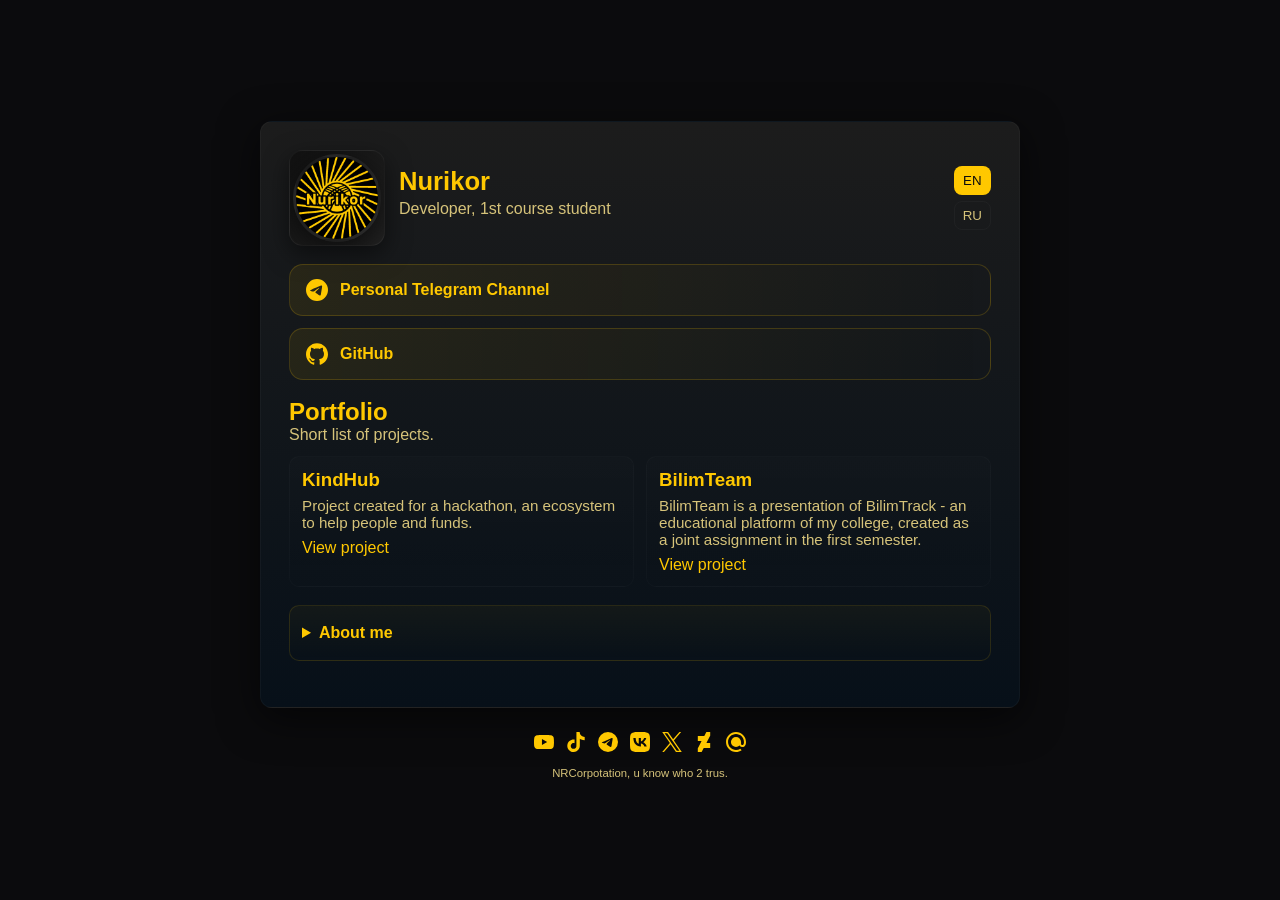
==== index.html @ 72f23523 "created favicon for browers" ====
<!doctype html>
<html lang="en">
<head>
  <meta charset="utf-8" />
  <meta name="viewport" content="width=device-width,initial-scale=1"/>
  <meta name="description" content="Personal card of Nurikor, a frontend developer student. Links to projects and social media." />
  <meta name="keywords" content="Nurikor, developer, frontend, student, portfolio, projects, social media" />
  <meta name="robots" content="index, follow" />
  <meta name="google-site-verification" content="KIe53gApYgpCeUzMnbf7N-MiXq3K4vqv3fqyZuaF61M" />
  <meta name="author" content="Nurikor"/>
  <meta name="theme-color" content="#0b0b0d" />
  <meta property="og:type" content="website" />
  <meta property="og:title" content="Nurikor — frontend developer student" />
  <meta property="og:description" content="Personal card of Nurikor, a frontend developer student. Links to projects and social media." />
  <meta property="og:url" content="https://nurikor.github.io/" />
  <meta property="og:image" content="https://nurikor.github.io/img/NRA672.png" />
  <meta name="twitter:card" content="summary_large_image" />
  <link rel="canonical" href="https://nurikor.github.io/" />
  <title>Nurikor — frontend developer student</title>
  <link rel="stylesheet" href="css/style.css">
  <link rel="icon" href="/favicon.ico">
  <link rel="icon" type="image/png" sizes="32x32" href="img/NRA672.png">
  <link rel="apple-touch-icon" sizes="180x180" href="img/NRA672.png">
</head>
<body>
  <!-- Icons: можно брать SVG-иконки брендов на Simple Icons — https://simpleicons.org/ -->
  <div class="page-shell">
    <main class="card" aria-labelledby="name">
      <header class="hero" aria-label="Profile summary">
        <div class="avatar-wrap">
          <img class="avatar" src="img/NRA672.png" alt="Nurikor avatar" />
        </div>
        <div class="hero-text">
          <h1 id="name" data-i18n="name"></h1>
          <p id="role" data-i18n="role"></p>
        </div>
        <nav class="lang-switch" aria-label="Language selector">
          <button class="lang-btn" data-lang="en" aria-pressed="true">EN</button>
          <button class="lang-btn" data-lang="ru" aria-pressed="false">RU</button>
        </nav>
      </header>

      <section class="primary-actions" aria-labelledby="primary-actions-title">
        <h2 id="primary-actions-title" class="visually-hidden">Primary links</h2>
        <ul>
          <li>
            <a class="big-link" id="link-telegram" href="https://t.me/NeirLive" target="_blank" rel="noopener">
              <img class="icon" src="img/telegram.svg" alt="" aria-hidden="true">
              <span data-i18n="link_telegram">Telegram</span>
            </a>
          </li>
          <li>
            <a class="big-link" id="link-github" href="https://github.com/nurikor" target="_blank" rel="noopener">
              <img class="icon" src="img/github.svg" alt="" aria-hidden="true">
              <span data-i18n="link_github">GitHub</span>
            </a>
          </li>
        </ul>
      </section>

      <section class="portfolio" aria-labelledby="portfolio-heading">
        <h2 id="portfolio-heading" data-i18n="portfolio_title"></h2>
        <p data-i18n="portfolio_desc"></p>
        <div class="projects">
          <article class="project">
            <h3 data-i18n="project1_title">KindHub</h3>
            <p data-i18n="project1_desc"></p>
            <a href="https://nurikor.github.io/KindHub/" target="_blank" rel="noopener" data-i18n="project_link_text">View project</a>
          </article>
          <article class="project">
            <h3 data-i18n="project2_title">BilimTeam</h3>
            <p data-i18n="project2_desc"></p>
            <a href="https://github.com/Nurikor/CT-BilimTeam" target="_blank" rel="noopener" data-i18n="project_link_text">View project</a>
          </article>
        </div>
      </section>

      <section class="about-me" aria-labelledby="about-heading">
        <h2 id="about-heading" class="visually-hidden">About me</h2>
        <details>
          <summary data-i18n="about_me_title">Обо мне</summary>
          <div class="about-content">
            <ul id="about-list" data-i18n="about_me_items"></ul>
          </div>
        </details>
      </section>
    </main>

    <footer class="site-footer" aria-labelledby="footer-heading">
      <h2 id="footer-heading" class="visually-hidden">Contacts and social media</h2>
      <nav class="social-nav" aria-label="Social media links">
        <ul>
          <li><a href="https://youtube.com/@Nurikor" target="_blank" rel="noopener" aria-label="YouTube"><img src="img/youtube.svg" alt="" class="footer-icon" aria-hidden="true"></a></li>
          <li><a href="https://tiktok.com/@Nurikor_Rondaev" target="_blank" rel="noopener" aria-label="TikTok"><img src="img/tiktok.svg" alt="" class="footer-icon" aria-hidden="true"></a></li>
          <li><a href="https://t.me/Nurikor_Rondaev" target="_blank" rel="noopener" aria-label="Telegram"><img src="img/telegram.svg" alt="" class="footer-icon" aria-hidden="true"></a></li>
          <li><a href="https://vk.com/Nurikor_Rondaev" target="_blank" rel="noopener" aria-label="VK"><img src="img/vk.svg" alt="" class="footer-icon" aria-hidden="true"></a></li>
          <li><a href="https://x.com/Nurikor_Rondaev" target="_blank" rel="noopener" aria-label="X (formerly Twitter)"><img src="img/x.svg" alt="" class="footer-icon" aria-hidden="true"></a></li>
          <li><a href="https://www.deviantart.com/Nurikor" target="_blank" rel="noopener" aria-label="DeviantArt"><img src="img/deviantart.svg" alt="" class="footer-icon" aria-hidden="true"></a></li>
          <li><a href="mailto:c4726069@gmail.com" aria-label="Email"><img src="img/mail.svg" alt="" class="footer-icon" aria-hidden="true"></a></li>
        </ul>
      </nav>
      <small data-i18n="footer_note"></small>
    </footer>
  </div>

  <script src="js/i18n.js"></script>
  <script src="js/main.js"></script>
</body>
</html>
---- css/style.css ----
:root {
  --bg: #0b0b0d; /* глубокий тёмный фон */
  --card: #1c1c1c; /* чуть светлее карточка */
  --accent: #ffc800; /* жёлтый акцент */
  --text: #ffc800; /* основной текст */
  --muted: #d6c37a; /* приглушённый жёлтый */
  --glass: #ffffff08;
}
* {
  box-sizing: border-box;
  margin: 0;
  padding: 0;
}
body {
  margin: 0;
  min-height: 100vh;
  display: flex;
  align-items: center;
  justify-content: center;
  background: var(--bg);
  font-family: Arial, sans-serif;
  color: var(--text);
}
.page-shell {
  width: 100%;
  display: flex;
  flex-direction: column;
  align-items: center;
  justify-content: center;
  padding: 24px 0;
}
.card {
  width: min(760px, 94%);
  background: linear-gradient(180deg, var(--card), #071019);
  border-radius: 12px;
  padding: 28px;
  box-shadow: 0 10px 40px #00000099;
  text-align: center;
  border: 1px solid #ffffff08;
}
.avatar {
  width: 120px;
  height: 120px;
  border-radius: 50%;
  object-fit: cover;
  border: 3px solid rgba(255, 255, 255, 0.04);
  box-shadow: 0 8px 30px rgba(0, 0, 0, 0.6);
  margin-top: -80px;
  background: linear-gradient(135deg, #111, #222);
}
h1 {
  margin: 8px 0 4px;
  font-size: 1.6rem;
}
p#role {
  color: var(--muted);
  margin: 0 0 18px;
}

/* Primary action links */
.social-link {
  display: inline-flex;
  align-items: center;
  gap: 8px;
  color: var(--accent);
  text-decoration: none;
  padding: 10px 12px;
  border-radius: 10px;
  background: transparent;
  border: 1px solid transparent;
  transition:
    transform 0.16s ease,
    box-shadow 0.16s ease,
    background-color 0.16s ease;
}
.social-link .icon {
  width: 20px;
  height: 20px;
  flex: 0 0 20px;
  display: inline-block;
  fill: currentColor;
}
.social-link:hover {
  transform: translateY(-4px);
  box-shadow: 0 10px 30px rgba(255, 200, 0, 0.08);
  background-color: rgba(255, 200, 0, 0.04);
}
.social-link:active {
  transform: translateY(-1px) scale(0.98);
}
.social-link:focus {
  outline: 2px solid rgba(255, 200, 0, 0.12);
  outline-offset: 3px;
}

.portfolio {
  margin-top: 18px;
  text-align: left;
}
.hero {
  display: grid;
  grid-template-columns: 96px 1fr auto;
  gap: 14px;
  align-items: center;
}
.avatar-wrap {
  width: 96px;
  height: 96px;
  overflow: hidden;
  border-radius: 14px;
  border: 1px solid rgba(255, 255, 255, 0.04);
  box-shadow: 0 8px 24px rgba(0, 0, 0, 0.5);
  background: linear-gradient(135deg, #111, #222);
  display: flex;
  align-items: center;
  justify-content: center;
}
.avatar {
  width: 88px;
  height: 88px;
  margin-top: 0;
}
.hero-text {
  text-align: left;
}
.lang-switch {
  display: flex;
  flex-direction: column;
  gap: 6px;
}
.lang-btn {
  background: transparent;
  color: var(--muted);
  border: 1px solid rgba(255, 255, 255, 0.03);
  padding: 6px 8px;
  border-radius: 8px;
  cursor: pointer;
}
.lang-btn[aria-pressed="true"] {
  color: var(--bg);
  background: var(--accent);
  border-color: rgba(255, 200, 0, 0.2);
}

/* Main large link buttons */
.primary-actions {
  margin-top: 18px;
}
.primary-actions ul {
  list-style: none;
  padding: 0;
  margin: 0;
  display: flex;
  flex-direction: column;
  gap: 12px;
}
.big-link {
  display: flex;
  align-items: center;
  gap: 12px;
  padding: 14px 16px;
  border-radius: 14px;
  background: linear-gradient(90deg, rgba(255, 200, 0, 0.08), transparent);
  border: 1px solid rgba(255, 200, 0, 0.18);
  text-decoration: none;
  color: var(--accent);
  transition:
    transform 0.14s ease,
    box-shadow 0.14s ease;
}
.big-link .icon {
  width: 22px;
  height: 22px;
  flex: 0 0 22px;
  fill: currentColor;
}
.big-link span {
  font-weight: 600;
}
.big-link:hover {
  transform: translateY(-4px);
  box-shadow: 0 14px 30px rgba(0, 0, 0, 0.6);
}
.big-link:active {
  transform: translateY(-2px) scale(0.995);
}

/* Footer icon row */
.icon-footer {
  margin-top: 22px;
  text-align: center;
}
.icon-footer ul {
  list-style: none;
  padding: 0;
  margin: 6px 0 10px;
  display: flex;
  gap: 12px;
  justify-content: center;
  flex-wrap: wrap;
}
.icon-footer a {
  display: inline-flex;
  width: 40px;
  height: 40px;
  align-items: center;
  justify-content: center;
  border-radius: 10px;
  background: transparent;
  border: none;
  transition: opacity 0.2s ease;
}
.footer-icon {
  width: 20px;
  height: 20px;
}
.icon-footer a:hover .footer-icon,
.icon-footer a:focus .footer-icon {
  opacity: 0.8;
}

.portfolio p {
  color: var(--muted);
  margin: 0 0 12px;
}
.projects {
  display: grid;
  grid-template-columns: repeat(auto-fit, minmax(200px, 1fr));
  gap: 12px;
}
.project {
  padding: 12px;
  border-radius: 10px;
  border: 1px solid rgba(255, 255, 255, 0.02);
  background: linear-gradient(180deg, rgba(255, 255, 255, 0.01), transparent);
}
.project h3 {
  margin: 0 0 6px;
  color: var(--accent);
}
.project p {
  margin: 0 0 8px;
  color: var(--muted);
  font-size: 0.95rem;
}
.project a {
  color: var(--accent);
  text-decoration: none;
}

/* About Me Section */
.about-me {
  margin: 18px 0;
  text-align: left;
}
.about-me details {
  background: linear-gradient(180deg, #ffc8000a, transparent);
  border: 1px solid #ffc8001f;
  border-radius: 10px;
  padding: 12px;
}
.about-me summary {
  cursor: pointer;
  color: var(--accent);
  font-weight: 600;
  padding: 6px 0;
  user-select: none;
  transition: opacity 0.2s ease;
}
.about-me summary:hover {
  opacity: 0.8;
}
.about-content {
  margin-top: 12px;
  padding-top: 12px;
  border-top: 1px solid #ffc80014;
  color: var(--muted);
}
.about-content ul {
  list-style: none;
  padding: 0;
  margin: 0;
}
.about-content li {
  margin: 8px 0 8px 20px;
  line-height: 1.6;
  position: relative;
  padding-left: 12px;
}
.about-content li:before {
  content: "• ";
  position: absolute;
  left: 0;
  color: var(--accent);
}

.site-footer {
  margin-top: 18px;
  color: var(--muted);
  font-size: 0.85rem;
  text-align: center;
}

.social-nav ul {
  list-style: none;
  padding: 0;
  margin: 6px 0 10px;
  display: flex;
  gap: 12px;
  justify-content: center;
  flex-wrap: wrap;
}

.contact-info {
  margin: 10px 0 8px;
}

.contact-info a {
  color: var(--accent);
  text-decoration: none;
}

.visually-hidden {
  position: absolute;
  width: 1px;
  height: 1px;
  padding: 0;
  margin: -1px;
  overflow: hidden;
  clip: rect(0, 0, 0, 0);
  white-space: nowrap;
  border: 0;
}

@media (prefers-reduced-motion: reduce) {
  .social-link,
  .social-link:hover,
  .social-link:active {
    transition: none;
    transform: none;
  }
}

@media (max-width: 480px) {
  .hero {
    grid-template-columns: 72px 1fr auto;
  }
  .avatar-wrap {
    width: 72px;
    height: 72px;
  }
  .avatar {
    width: 64px;
    height: 64px;
  }
  .lang-switch {
    flex-direction: row;
  }
  .lang-btn {
    padding: 6px;
  }
  .card {
    padding: 18px;
  }
  .big-link {
    padding: 12px;
  }
}
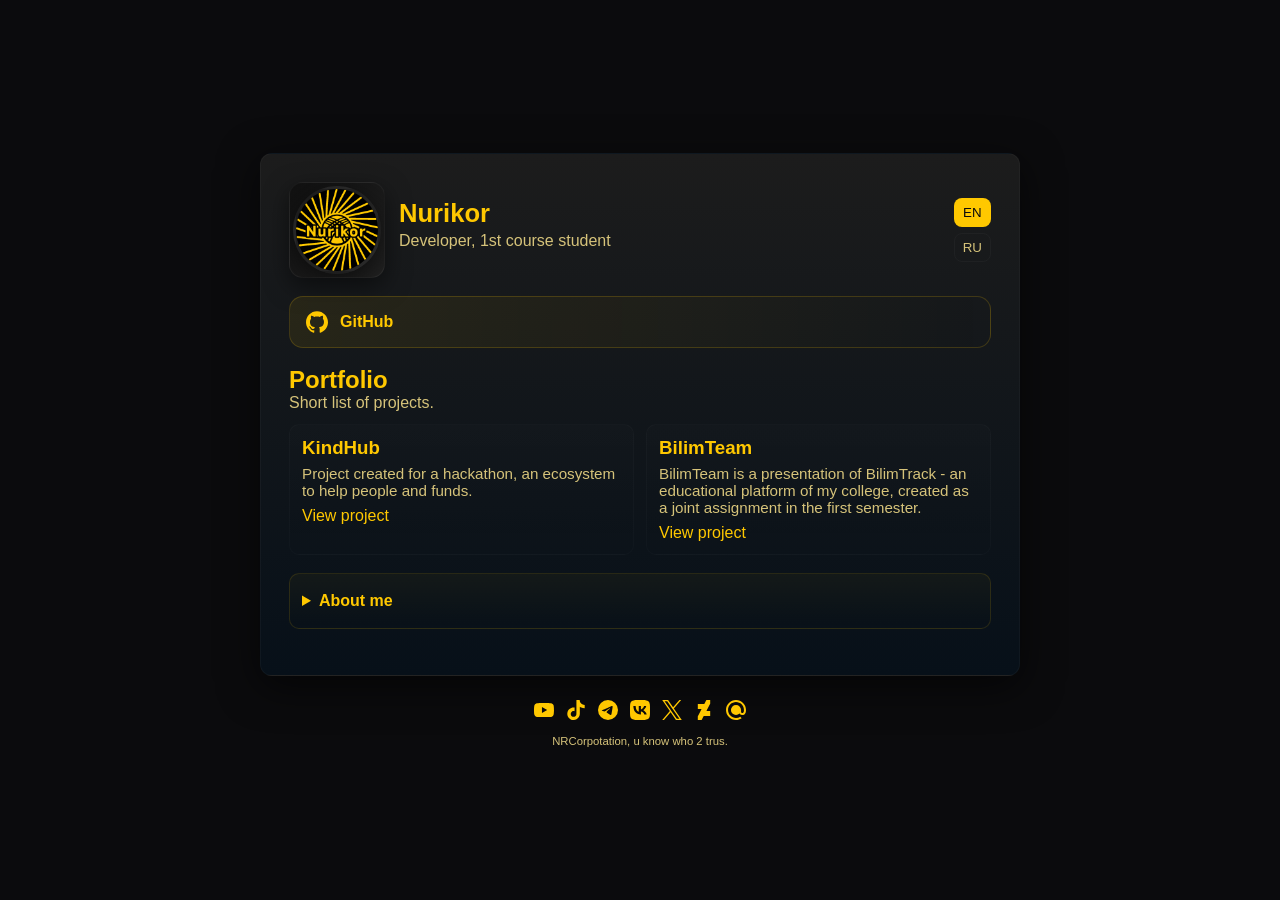
==== commit 17053307: "Commented tgc" ====
--- a/index.html
+++ b/index.html
@@ -43,12 +43,12 @@
       <section class="primary-actions" aria-labelledby="primary-actions-title">
         <h2 id="primary-actions-title" class="visually-hidden">Primary links</h2>
         <ul>
-          <li>
+          <!-- <li>
             <a class="big-link" id="link-telegram" href="https://t.me/NeirLive" target="_blank" rel="noopener">
               <img class="icon" src="img/telegram.svg" alt="" aria-hidden="true">
               <span data-i18n="link_telegram">Telegram</span>
             </a>
-          </li>
+          </li> -->
           <li>
             <a class="big-link" id="link-github" href="https://github.com/nurikor" target="_blank" rel="noopener">
               <img class="icon" src="img/github.svg" alt="" aria-hidden="true">
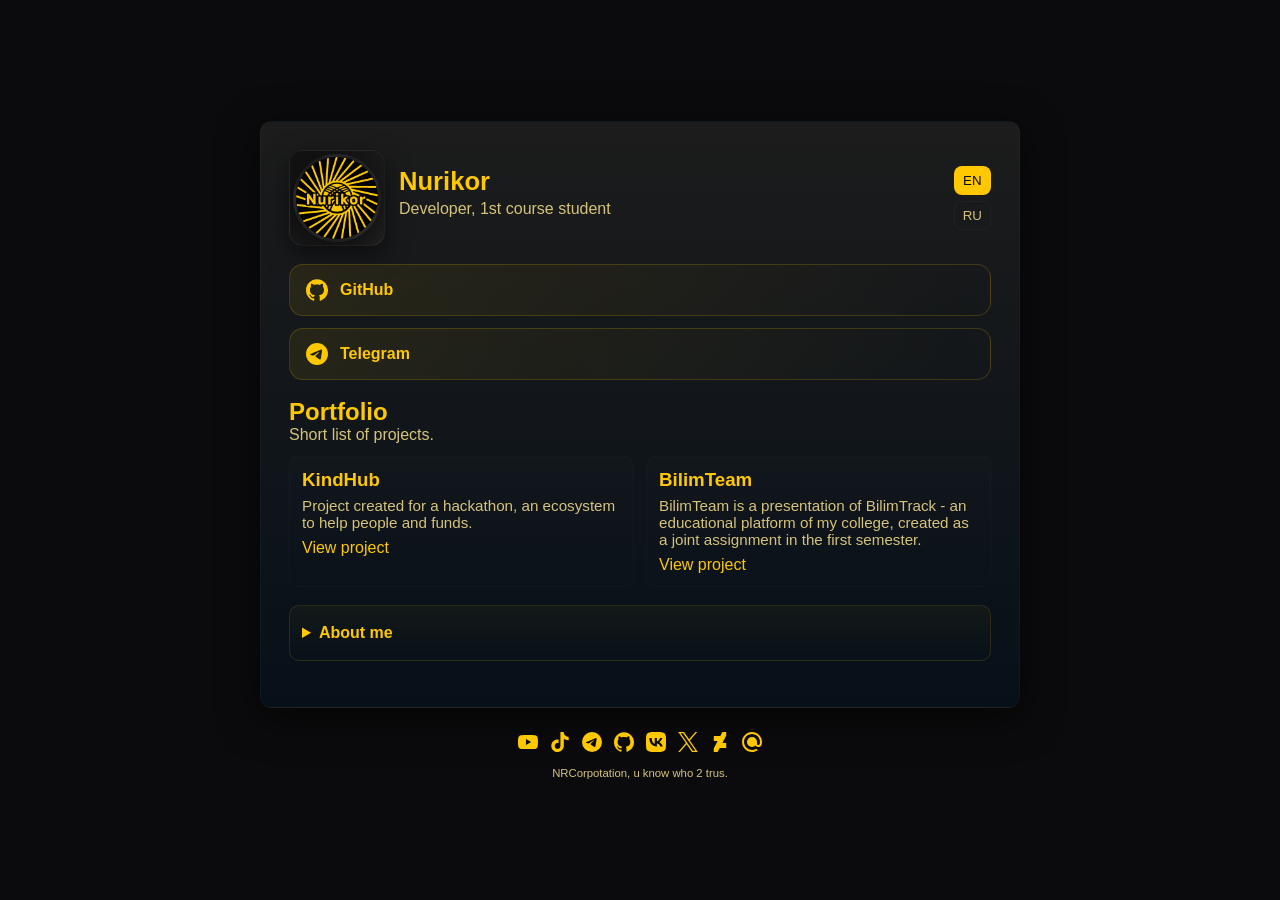
==== commit a641fe92: "Update links" ====
--- a/index.html
+++ b/index.html
@@ -3,20 +3,20 @@
 <head>
   <meta charset="utf-8" />
   <meta name="viewport" content="width=device-width,initial-scale=1"/>
-  <meta name="description" content="Personal card of Nurikor, a frontend developer student. Links to projects and social media." />
-  <meta name="keywords" content="Nurikor, developer, frontend, student, portfolio, projects, social media" />
+  <meta name="description" content="Personal card of Nurikor, developer student. Links to projects and social media." />
+  <meta name="keywords" content="Nurikor, developer, student, portfolio, projects, social media" />
   <meta name="robots" content="index, follow" />
   <meta name="google-site-verification" content="KIe53gApYgpCeUzMnbf7N-MiXq3K4vqv3fqyZuaF61M" />
   <meta name="author" content="Nurikor"/>
   <meta name="theme-color" content="#0b0b0d" />
   <meta property="og:type" content="website" />
-  <meta property="og:title" content="Nurikor — frontend developer student" />
-  <meta property="og:description" content="Personal card of Nurikor, a frontend developer student. Links to projects and social media." />
+  <meta property="og:title" content="Nurikor — Personal card" />
+  <meta property="og:description" content="Personal card of Nurikor, developer student. Links to projects and social media." />
   <meta property="og:url" content="https://nurikor.github.io/" />
   <meta property="og:image" content="https://nurikor.github.io/img/NRA672.png" />
   <meta name="twitter:card" content="summary_large_image" />
   <link rel="canonical" href="https://nurikor.github.io/" />
-  <title>Nurikor — frontend developer student</title>
+  <title>Nurikor — developer student</title>
   <link rel="stylesheet" href="css/style.css">
   <link rel="icon" href="/favicon.ico">
   <link rel="icon" type="image/png" sizes="32x32" href="img/NRA672.png">
@@ -43,16 +43,16 @@
       <section class="primary-actions" aria-labelledby="primary-actions-title">
         <h2 id="primary-actions-title" class="visually-hidden">Primary links</h2>
         <ul>
-          <!-- <li>
-            <a class="big-link" id="link-telegram" href="https://t.me/NeirLive" target="_blank" rel="noopener">
-              <img class="icon" src="img/telegram.svg" alt="" aria-hidden="true">
-              <span data-i18n="link_telegram">Telegram</span>
-            </a>
-          </li> -->
           <li>
             <a class="big-link" id="link-github" href="https://github.com/nurikor" target="_blank" rel="noopener">
-              <img class="icon" src="img/github.svg" alt="" aria-hidden="true">
+              <img class="icon" src="img/github.svg" alt="GitHub link" aria-hidden="true">
               <span data-i18n="link_github">GitHub</span>
+            </a>
+          </li>
+          <li>
+            <a class="big-link" id="link-telegram" href="https://t.me/Nurikor" target="_blank" rel="noopener">
+              <img class="icon" src="img/telegram.svg" alt="Telegram link" aria-hidden="true">
+              <span data-i18n="link_telegram">Telegram</span>
             </a>
           </li>
         </ul>
@@ -93,6 +93,7 @@
           <li><a href="https://youtube.com/@Nurikor" target="_blank" rel="noopener" aria-label="YouTube"><img src="img/youtube.svg" alt="" class="footer-icon" aria-hidden="true"></a></li>
           <li><a href="https://tiktok.com/@Nurikor_Rondaev" target="_blank" rel="noopener" aria-label="TikTok"><img src="img/tiktok.svg" alt="" class="footer-icon" aria-hidden="true"></a></li>
           <li><a href="https://t.me/Nurikor_Rondaev" target="_blank" rel="noopener" aria-label="Telegram"><img src="img/telegram.svg" alt="" class="footer-icon" aria-hidden="true"></a></li>
+          <li><a href="https://github.com/Nurikor" target="_blank" rel="noopener" aria-label="GitHub"><img src="img/github.svg" alt="" class="footer-icon" aria-hidden="true"></a></li>
           <li><a href="https://vk.com/Nurikor_Rondaev" target="_blank" rel="noopener" aria-label="VK"><img src="img/vk.svg" alt="" class="footer-icon" aria-hidden="true"></a></li>
           <li><a href="https://x.com/Nurikor_Rondaev" target="_blank" rel="noopener" aria-label="X (formerly Twitter)"><img src="img/x.svg" alt="" class="footer-icon" aria-hidden="true"></a></li>
           <li><a href="https://www.deviantart.com/Nurikor" target="_blank" rel="noopener" aria-label="DeviantArt"><img src="img/deviantart.svg" alt="" class="footer-icon" aria-hidden="true"></a></li>
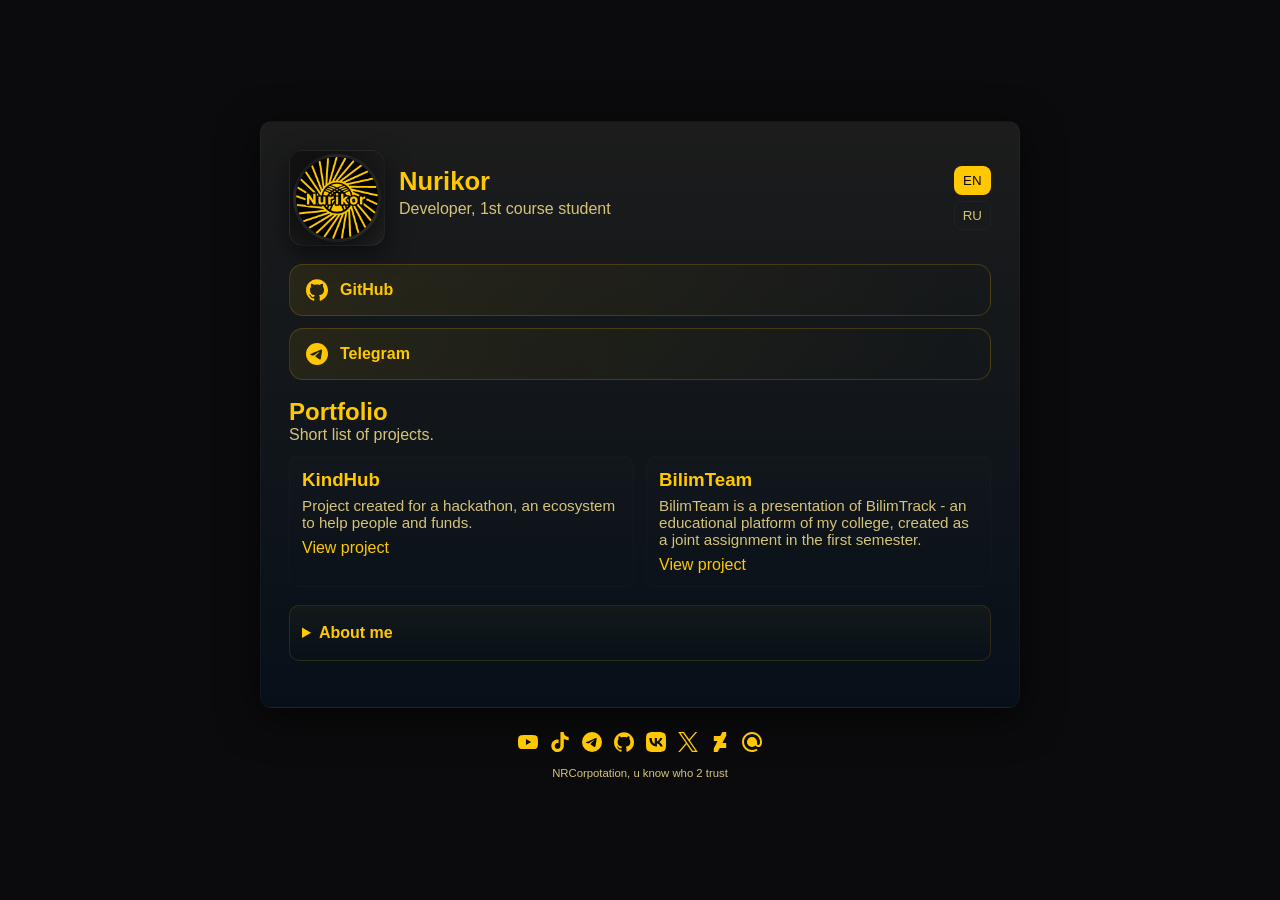
==== commit 90e14da6: "Fixed bug images" ====
--- a/index.html
+++ b/index.html
@@ -4,23 +4,22 @@
   <meta charset="utf-8" />
   <meta name="viewport" content="width=device-width,initial-scale=1"/>
   <meta name="description" content="Personal card of Nurikor, developer student. Links to projects and social media." />
-  <meta name="keywords" content="Nurikor, developer, student, portfolio, projects, social media" />
+  <meta name="keywords" content="Nurikor, developer, student, portfolio, projects, social media, Нурикор, разработчик, студент" />
   <meta name="robots" content="index, follow" />
   <meta name="google-site-verification" content="KIe53gApYgpCeUzMnbf7N-MiXq3K4vqv3fqyZuaF61M" />
   <meta name="author" content="Nurikor"/>
   <meta name="theme-color" content="#0b0b0d" />
   <meta property="og:type" content="website" />
   <meta property="og:title" content="Nurikor — Personal card" />
-  <meta property="og:description" content="Personal card of Nurikor, developer student. Links to projects and social media." />
+  <meta property="og:description" content="Personal card of Nurikor, developer student. Links to projects and social media" />
   <meta property="og:url" content="https://nurikor.github.io/" />
   <meta property="og:image" content="https://nurikor.github.io/img/NRA672.png" />
   <meta name="twitter:card" content="summary_large_image" />
   <link rel="canonical" href="https://nurikor.github.io/" />
   <title>Nurikor — developer student</title>
-  <link rel="stylesheet" href="css/style.css">
-  <link rel="icon" href="/favicon.ico">
-  <link rel="icon" type="image/png" sizes="32x32" href="img/NRA672.png">
-  <link rel="apple-touch-icon" sizes="180x180" href="img/NRA672.png">
+  <link rel="stylesheet" href="src/styles/main.css">
+  <link rel="icon" type="image/png" sizes="32x32" href="public/img/NRA672.png">
+  <link rel="apple-touch-icon" sizes="180x180" href="public/img/NRA672.png">
 </head>
 <body>
   <!-- Icons: можно брать SVG-иконки брендов на Simple Icons — https://simpleicons.org/ -->
@@ -28,7 +27,7 @@
     <main class="card" aria-labelledby="name">
       <header class="hero" aria-label="Profile summary">
         <div class="avatar-wrap">
-          <img class="avatar" src="img/NRA672.png" alt="Nurikor avatar" />
+          <img class="avatar" src="public/img/NRA672.png" alt="Nurikor avatar" />
         </div>
         <div class="hero-text">
           <h1 id="name" data-i18n="name"></h1>
@@ -45,13 +44,13 @@
         <ul>
           <li>
             <a class="big-link" id="link-github" href="https://github.com/nurikor" target="_blank" rel="noopener">
-              <img class="icon" src="img/github.svg" alt="GitHub link" aria-hidden="true">
+              <img class="icon" src="public/img/github.svg" alt="GitHub link" aria-hidden="true">
               <span data-i18n="link_github">GitHub</span>
             </a>
           </li>
           <li>
             <a class="big-link" id="link-telegram" href="https://t.me/Nurikor" target="_blank" rel="noopener">
-              <img class="icon" src="img/telegram.svg" alt="Telegram link" aria-hidden="true">
+              <img class="icon" src="public/img/telegram.svg" alt="Telegram link" aria-hidden="true">
               <span data-i18n="link_telegram">Telegram</span>
             </a>
           </li>
@@ -90,21 +89,20 @@
       <h2 id="footer-heading" class="visually-hidden">Contacts and social media</h2>
       <nav class="social-nav" aria-label="Social media links">
         <ul>
-          <li><a href="https://youtube.com/@Nurikor" target="_blank" rel="noopener" aria-label="YouTube"><img src="img/youtube.svg" alt="" class="footer-icon" aria-hidden="true"></a></li>
-          <li><a href="https://tiktok.com/@Nurikor_Rondaev" target="_blank" rel="noopener" aria-label="TikTok"><img src="img/tiktok.svg" alt="" class="footer-icon" aria-hidden="true"></a></li>
-          <li><a href="https://t.me/Nurikor_Rondaev" target="_blank" rel="noopener" aria-label="Telegram"><img src="img/telegram.svg" alt="" class="footer-icon" aria-hidden="true"></a></li>
-          <li><a href="https://github.com/Nurikor" target="_blank" rel="noopener" aria-label="GitHub"><img src="img/github.svg" alt="" class="footer-icon" aria-hidden="true"></a></li>
-          <li><a href="https://vk.com/Nurikor_Rondaev" target="_blank" rel="noopener" aria-label="VK"><img src="img/vk.svg" alt="" class="footer-icon" aria-hidden="true"></a></li>
-          <li><a href="https://x.com/Nurikor_Rondaev" target="_blank" rel="noopener" aria-label="X (formerly Twitter)"><img src="img/x.svg" alt="" class="footer-icon" aria-hidden="true"></a></li>
-          <li><a href="https://www.deviantart.com/Nurikor" target="_blank" rel="noopener" aria-label="DeviantArt"><img src="img/deviantart.svg" alt="" class="footer-icon" aria-hidden="true"></a></li>
-          <li><a href="mailto:c4726069@gmail.com" aria-label="Email"><img src="img/mail.svg" alt="" class="footer-icon" aria-hidden="true"></a></li>
+          <li><a href="https://youtube.com/@Nurikor" target="_blank" rel="noopener" aria-label="YouTube"><img src="public/img/youtube.svg" alt="" class="footer-icon" aria-hidden="true"></a></li>
+          <li><a href="https://tiktok.com/@Nurikor_Rondaev" target="_blank" rel="noopener" aria-label="TikTok"><img src="public/img/tiktok.svg" alt="" class="footer-icon" aria-hidden="true"></a></li>
+          <li><a href="https://t.me/Nurikor_Rondaev" target="_blank" rel="noopener" aria-label="Telegram"><img src="public/img/telegram.svg" alt="" class="footer-icon" aria-hidden="true"></a></li>
+          <li><a href="https://github.com/Nurikor" target="_blank" rel="noopener" aria-label="GitHub"><img src="public/img/github.svg" alt="" class="footer-icon" aria-hidden="true"></a></li>
+          <li><a href="https://vk.com/Nurikor_Rondaev" target="_blank" rel="noopener" aria-label="VK"><img src="public/img/vk.svg" alt="" class="footer-icon" aria-hidden="true"></a></li>
+          <li><a href="https://x.com/Nurikor_Rondaev" target="_blank" rel="noopener" aria-label="X (formerly Twitter)"><img src="public/img/x.svg" alt="" class="footer-icon" aria-hidden="true"></a></li>
+          <li><a href="https://www.deviantart.com/Nurikor" target="_blank" rel="noopener" aria-label="DeviantArt"><img src="public/img/deviantart.svg" alt="" class="footer-icon" aria-hidden="true"></a></li>
+          <li><a href="mailto:c4726069@gmail.com" aria-label="Email"><img src="public/img/mail.svg" alt="" class="footer-icon" aria-hidden="true"></a></li>
         </ul>
       </nav>
       <small data-i18n="footer_note"></small>
     </footer>
   </div>
 
-  <script src="js/i18n.js"></script>
-  <script src="js/main.js"></script>
+  <script type="module" src="src/main.js"></script>
 </body>
 </html>
--- a/src/styles/main.css
+++ b/src/styles/main.css
@@ -0,0 +1,368 @@
+:root {
+  --bg: #0b0b0d; /* глубокий тёмный фон */
+  --card: #1c1c1c; /* чуть светлее карточка */
+  --accent: #ffc800; /* жёлтый акцент */
+  --text: #ffc800; /* основной текст */
+  --muted: #d6c37a; /* приглушённый жёлтый */
+  --glass: #ffffff08;
+}
+* {
+  box-sizing: border-box;
+  margin: 0;
+  padding: 0;
+}
+body {
+  margin: 0;
+  min-height: 100vh;
+  display: flex;
+  align-items: center;
+  justify-content: center;
+  background: var(--bg);
+  font-family: Arial, sans-serif;
+  color: var(--text);
+}
+.page-shell {
+  width: 100%;
+  display: flex;
+  flex-direction: column;
+  align-items: center;
+  justify-content: center;
+  padding: 24px 0;
+}
+.card {
+  width: min(760px, 94%);
+  background: linear-gradient(180deg, var(--card), #071019);
+  border-radius: 12px;
+  padding: 28px;
+  box-shadow: 0 10px 40px #00000099;
+  text-align: center;
+  border: 1px solid #ffffff08;
+}
+.avatar {
+  width: 120px;
+  height: 120px;
+  border-radius: 50%;
+  object-fit: cover;
+  border: 3px solid rgba(255, 255, 255, 0.04);
+  box-shadow: 0 8px 30px rgba(0, 0, 0, 0.6);
+  margin-top: -80px;
+  background: linear-gradient(135deg, #111, #222);
+}
+h1 {
+  margin: 8px 0 4px;
+  font-size: 1.6rem;
+}
+p#role {
+  color: var(--muted);
+  margin: 0 0 18px;
+}
+
+/* Primary action links */
+.social-link {
+  display: inline-flex;
+  align-items: center;
+  gap: 8px;
+  color: var(--accent);
+  text-decoration: none;
+  padding: 10px 12px;
+  border-radius: 10px;
+  background: transparent;
+  border: 1px solid transparent;
+  transition:
+    transform 0.16s ease,
+    box-shadow 0.16s ease,
+    background-color 0.16s ease;
+}
+.social-link .icon {
+  width: 20px;
+  height: 20px;
+  flex: 0 0 20px;
+  display: inline-block;
+  fill: currentColor;
+}
+.social-link:hover {
+  transform: translateY(-4px);
+  box-shadow: 0 10px 30px rgba(255, 200, 0, 0.08);
+  background-color: rgba(255, 200, 0, 0.04);
+}
+.social-link:active {
+  transform: translateY(-1px) scale(0.98);
+}
+.social-link:focus {
+  outline: 2px solid rgba(255, 200, 0, 0.12);
+  outline-offset: 3px;
+}
+
+.portfolio {
+  margin-top: 18px;
+  text-align: left;
+}
+.hero {
+  display: grid;
+  grid-template-columns: 96px 1fr auto;
+  gap: 14px;
+  align-items: center;
+}
+.avatar-wrap {
+  width: 96px;
+  height: 96px;
+  overflow: hidden;
+  border-radius: 14px;
+  border: 1px solid rgba(255, 255, 255, 0.04);
+  box-shadow: 0 8px 24px rgba(0, 0, 0, 0.5);
+  background: linear-gradient(135deg, #111, #222);
+  display: flex;
+  align-items: center;
+  justify-content: center;
+}
+.avatar {
+  width: 88px;
+  height: 88px;
+  margin-top: 0;
+}
+.hero-text {
+  text-align: left;
+}
+.lang-switch {
+  display: flex;
+  flex-direction: column;
+  gap: 6px;
+}
+.lang-btn {
+  background: transparent;
+  color: var(--muted);
+  border: 1px solid rgba(255, 255, 255, 0.03);
+  padding: 6px 8px;
+  border-radius: 8px;
+  cursor: pointer;
+}
+.lang-btn[aria-pressed="true"] {
+  color: var(--bg);
+  background: var(--accent);
+  border-color: rgba(255, 200, 0, 0.2);
+}
+
+/* Main large link buttons */
+.primary-actions {
+  margin-top: 18px;
+}
+.primary-actions ul {
+  list-style: none;
+  padding: 0;
+  margin: 0;
+  display: flex;
+  flex-direction: column;
+  gap: 12px;
+}
+.big-link {
+  display: flex;
+  align-items: center;
+  gap: 12px;
+  padding: 14px 16px;
+  border-radius: 14px;
+  background: linear-gradient(90deg, rgba(255, 200, 0, 0.08), transparent);
+  border: 1px solid rgba(255, 200, 0, 0.18);
+  text-decoration: none;
+  color: var(--accent);
+  transition:
+    transform 0.14s ease,
+    box-shadow 0.14s ease;
+}
+.big-link .icon {
+  width: 22px;
+  height: 22px;
+  flex: 0 0 22px;
+  fill: currentColor;
+}
+.big-link span {
+  font-weight: 600;
+}
+.big-link:hover {
+  transform: translateY(-4px);
+  box-shadow: 0 14px 30px rgba(0, 0, 0, 0.6);
+}
+.big-link:active {
+  transform: translateY(-2px) scale(0.995);
+}
+
+/* Footer icon row */
+.icon-footer {
+  margin-top: 22px;
+  text-align: center;
+}
+.icon-footer ul {
+  list-style: none;
+  padding: 0;
+  margin: 6px 0 10px;
+  display: flex;
+  gap: 12px;
+  justify-content: center;
+  flex-wrap: wrap;
+}
+.icon-footer a {
+  display: inline-flex;
+  width: 40px;
+  height: 40px;
+  align-items: center;
+  justify-content: center;
+  border-radius: 10px;
+  background: transparent;
+  border: none;
+  transition: opacity 0.2s ease;
+}
+.footer-icon {
+  width: 20px;
+  height: 20px;
+}
+.icon-footer a:hover .footer-icon,
+.icon-footer a:focus .footer-icon {
+  opacity: 0.8;
+}
+
+.portfolio p {
+  color: var(--muted);
+  margin: 0 0 12px;
+}
+.projects {
+  display: grid;
+  grid-template-columns: repeat(auto-fit, minmax(200px, 1fr));
+  gap: 12px;
+}
+.project {
+  padding: 12px;
+  border-radius: 10px;
+  border: 1px solid rgba(255, 255, 255, 0.02);
+  background: linear-gradient(180deg, rgba(255, 255, 255, 0.01), transparent);
+}
+.project h3 {
+  margin: 0 0 6px;
+  color: var(--accent);
+}
+.project p {
+  margin: 0 0 8px;
+  color: var(--muted);
+  font-size: 0.95rem;
+}
+.project a {
+  color: var(--accent);
+  text-decoration: none;
+}
+
+/* About Me Section */
+.about-me {
+  margin: 18px 0;
+  text-align: left;
+}
+.about-me details {
+  background: linear-gradient(180deg, #ffc8000a, transparent);
+  border: 1px solid #ffc8001f;
+  border-radius: 10px;
+  padding: 12px;
+}
+.about-me summary {
+  cursor: pointer;
+  color: var(--accent);
+  font-weight: 600;
+  padding: 6px 0;
+  user-select: none;
+  transition: opacity 0.2s ease;
+}
+.about-me summary:hover {
+  opacity: 0.8;
+}
+.about-content {
+  margin-top: 12px;
+  padding-top: 12px;
+  border-top: 1px solid #ffc80014;
+  color: var(--muted);
+}
+.about-content ul {
+  list-style: none;
+  padding: 0;
+  margin: 0;
+}
+.about-content li {
+  margin: 8px 0 8px 20px;
+  line-height: 1.6;
+  position: relative;
+  padding-left: 12px;
+}
+.about-content li:before {
+  content: "• ";
+  position: absolute;
+  left: 0;
+  color: var(--accent);
+}
+
+.site-footer {
+  margin-top: 18px;
+  color: var(--muted);
+  font-size: 0.85rem;
+  text-align: center;
+}
+
+.social-nav ul {
+  list-style: none;
+  padding: 0;
+  margin: 6px 0 10px;
+  display: flex;
+  gap: 12px;
+  justify-content: center;
+  flex-wrap: wrap;
+}
+
+.contact-info {
+  margin: 10px 0 8px;
+}
+
+.contact-info a {
+  color: var(--accent);
+  text-decoration: none;
+}
+
+.visually-hidden {
+  position: absolute;
+  width: 1px;
+  height: 1px;
+  padding: 0;
+  margin: -1px;
+  overflow: hidden;
+  clip: rect(0, 0, 0, 0);
+  white-space: nowrap;
+  border: 0;
+}
+
+@media (prefers-reduced-motion: reduce) {
+  .social-link,
+  .social-link:hover,
+  .social-link:active {
+    transition: none;
+    transform: none;
+  }
+}
+
+@media (max-width: 480px) {
+  .hero {
+    grid-template-columns: 72px 1fr auto;
+  }
+  .avatar-wrap {
+    width: 72px;
+    height: 72px;
+  }
+  .avatar {
+    width: 64px;
+    height: 64px;
+  }
+  .lang-switch {
+    flex-direction: row;
+  }
+  .lang-btn {
+    padding: 6px;
+  }
+  .card {
+    padding: 18px;
+  }
+  .big-link {
+    padding: 12px;
+  }
+}
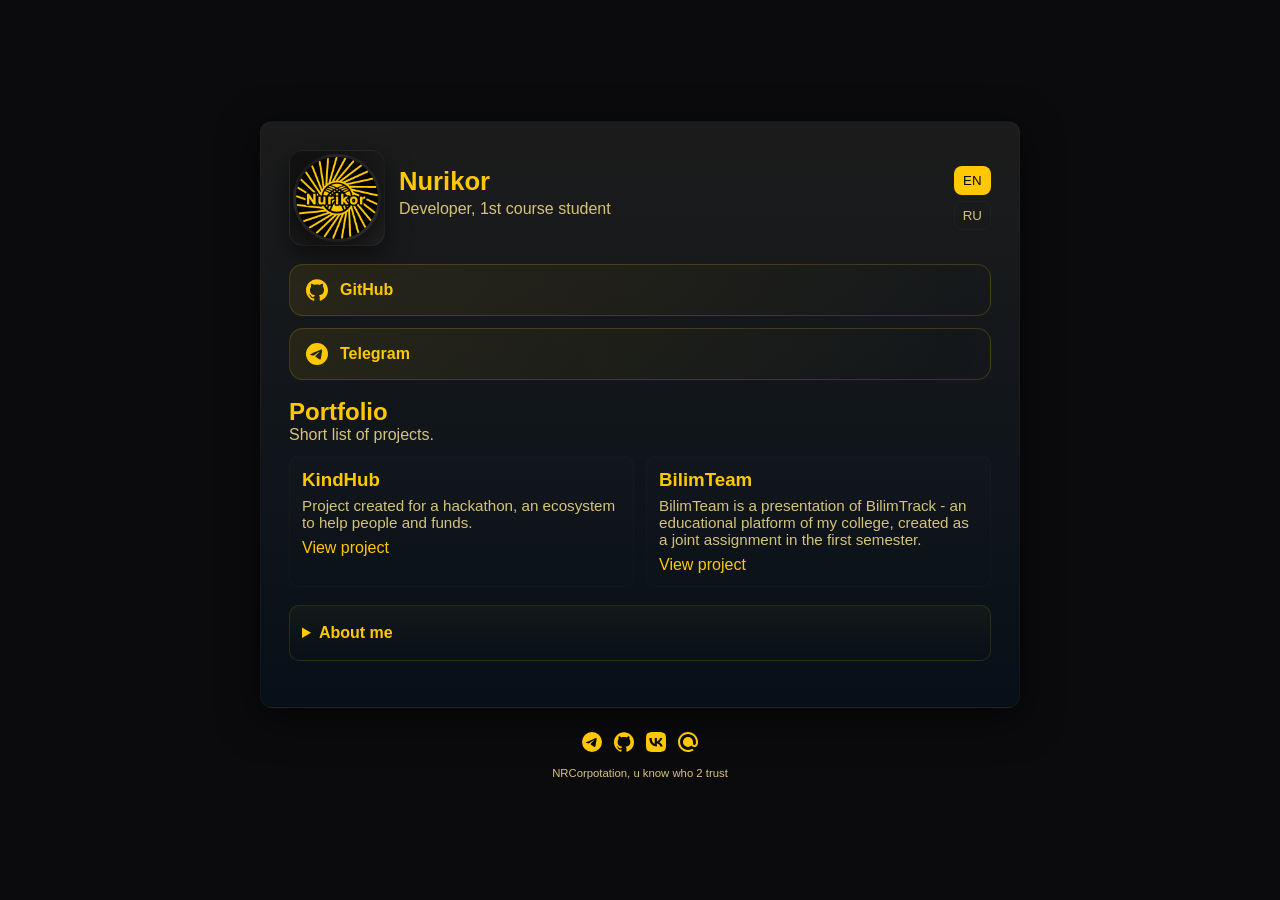
==== commit 1c6b38fb: "refactoring" ====
--- a/index.html
+++ b/index.html
@@ -12,14 +12,14 @@
   <meta property="og:type" content="website" />
   <meta property="og:title" content="Nurikor — Personal card" />
   <meta property="og:description" content="Personal card of Nurikor, developer student. Links to projects and social media" />
-  <meta property="og:url" content="https://nurikor.github.io/" />
-  <meta property="og:image" content="https://nurikor.github.io/img/NRA672.png" />
+  <meta property="og:url" content="https://nurikor.dev/" />
+  <meta property="og:image" content="https://nurikor.dev/public/img/NRA672.png" />
   <meta name="twitter:card" content="summary_large_image" />
-  <link rel="canonical" href="https://nurikor.github.io/" />
+  <link rel="canonical" href="https://nurikor.dev/" />
   <title>Nurikor — developer student</title>
   <link rel="stylesheet" href="src/styles/main.css">
-  <link rel="icon" type="image/png" sizes="32x32" href="public/img/NRA672.png">
-  <link rel="apple-touch-icon" sizes="180x180" href="public/img/NRA672.png">
+  <link rel="icon" type="image/png" sizes="32x32" href="/public/img/NRA672.png">
+  <link rel="apple-touch-icon" sizes="180x180" href="/public/img/NRA672.png">
 </head>
 <body>
   <!-- Icons: можно брать SVG-иконки брендов на Simple Icons — https://simpleicons.org/ -->
@@ -89,13 +89,13 @@
       <h2 id="footer-heading" class="visually-hidden">Contacts and social media</h2>
       <nav class="social-nav" aria-label="Social media links">
         <ul>
-          <li><a href="https://youtube.com/@Nurikor" target="_blank" rel="noopener" aria-label="YouTube"><img src="public/img/youtube.svg" alt="" class="footer-icon" aria-hidden="true"></a></li>
-          <li><a href="https://tiktok.com/@Nurikor_Rondaev" target="_blank" rel="noopener" aria-label="TikTok"><img src="public/img/tiktok.svg" alt="" class="footer-icon" aria-hidden="true"></a></li>
+          <!-- <li><a href="https://youtube.com/@Nurikor" target="_blank" rel="noopener" aria-label="YouTube"><img src="public/img/youtube.svg" alt="" class="footer-icon" aria-hidden="true"></a></li> -->
+          <!-- <li><a href="https://tiktok.com/@Nurikor_Rondaev" target="_blank" rel="noopener" aria-label="TikTok"><img src="public/img/tiktok.svg" alt="" class="footer-icon" aria-hidden="true"></a></li> -->
           <li><a href="https://t.me/Nurikor_Rondaev" target="_blank" rel="noopener" aria-label="Telegram"><img src="public/img/telegram.svg" alt="" class="footer-icon" aria-hidden="true"></a></li>
           <li><a href="https://github.com/Nurikor" target="_blank" rel="noopener" aria-label="GitHub"><img src="public/img/github.svg" alt="" class="footer-icon" aria-hidden="true"></a></li>
           <li><a href="https://vk.com/Nurikor_Rondaev" target="_blank" rel="noopener" aria-label="VK"><img src="public/img/vk.svg" alt="" class="footer-icon" aria-hidden="true"></a></li>
-          <li><a href="https://x.com/Nurikor_Rondaev" target="_blank" rel="noopener" aria-label="X (formerly Twitter)"><img src="public/img/x.svg" alt="" class="footer-icon" aria-hidden="true"></a></li>
-          <li><a href="https://www.deviantart.com/Nurikor" target="_blank" rel="noopener" aria-label="DeviantArt"><img src="public/img/deviantart.svg" alt="" class="footer-icon" aria-hidden="true"></a></li>
+          <!-- <li><a href="https://x.com/Nurikor_Rondaev" target="_blank" rel="noopener" aria-label="X (formerly Twitter)"><img src="public/img/x.svg" alt="" class="footer-icon" aria-hidden="true"></a></li> -->
+          <!-- <li><a href="https://www.deviantart.com/Nurikor" target="_blank" rel="noopener" aria-label="DeviantArt"><img src="public/img/deviantart.svg" alt="" class="footer-icon" aria-hidden="true"></a></li> -->
           <li><a href="mailto:c4726069@gmail.com" aria-label="Email"><img src="public/img/mail.svg" alt="" class="footer-icon" aria-hidden="true"></a></li>
         </ul>
       </nav>
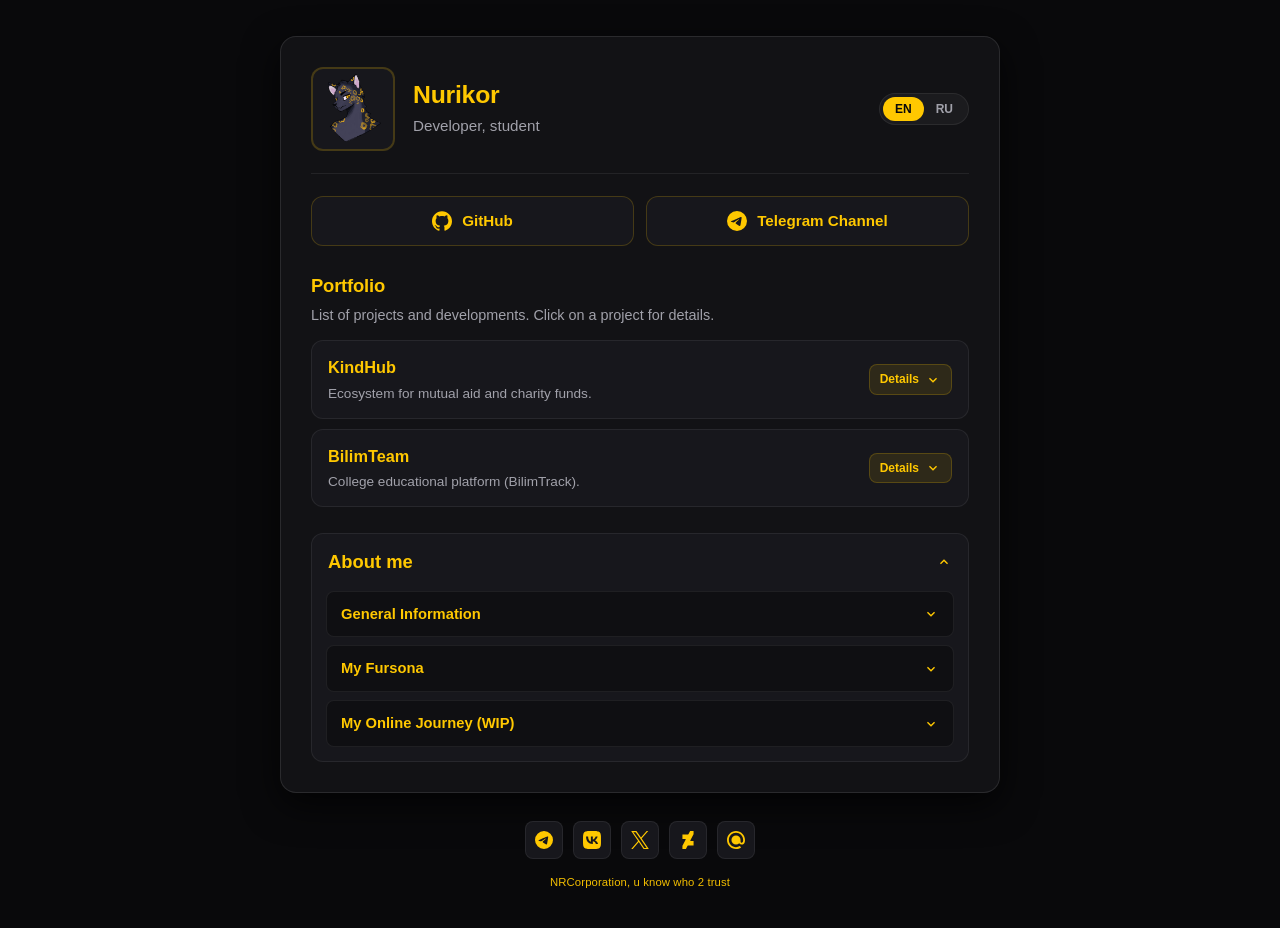
==== commit 90163501: "chenges on alt textes in images fursona and favico.ico" ====
--- a/index.html
+++ b/index.html
@@ -2,107 +2,98 @@
 <html lang="en">
 <head>
   <meta charset="utf-8" />
-  <meta name="viewport" content="width=device-width,initial-scale=1"/>
+  <meta name="viewport" content="width=device-width, initial-scale=1" />
   <meta name="description" content="Personal card of Nurikor, developer student. Links to projects and social media." />
   <meta name="keywords" content="Nurikor, developer, student, portfolio, projects, social media, Нурикор, разработчик, студент" />
   <meta name="robots" content="index, follow" />
   <meta name="google-site-verification" content="KIe53gApYgpCeUzMnbf7N-MiXq3K4vqv3fqyZuaF61M" />
-  <meta name="author" content="Nurikor"/>
-  <meta name="theme-color" content="#0b0b0d" />
+  <meta name="author" content="Nurikor" />
+  <meta name="theme-color" content="#09090b" />
   <meta property="og:type" content="website" />
   <meta property="og:title" content="Nurikor — Personal card" />
-  <meta property="og:description" content="Personal card of Nurikor, developer student. Links to projects and social media" />
+  <meta property="og:description" content="Personal card of Nurikor, developer student. Links to projects and social media." />
   <meta property="og:url" content="https://nurikor.dev/" />
-  <meta property="og:image" content="https://nurikor.dev/public/img/NRA672.png" />
+  <meta property="og:image" content="https://nurikor.dev/public/img/NFWS.png" />
   <meta name="twitter:card" content="summary_large_image" />
   <link rel="canonical" href="https://nurikor.dev/" />
   <title>Nurikor — developer student</title>
   <link rel="stylesheet" href="src/styles/main.css">
-  <link rel="icon" type="image/png" sizes="32x32" href="/public/img/NRA672.png">
-  <link rel="apple-touch-icon" sizes="180x180" href="/public/img/NRA672.png">
+  <link rel="icon" type="image/x-icon" href="public/favicon.ico">
+  <link rel="icon" type="image/png" sizes="32x32" href="public/img/NFWS.png">
+  <link rel="apple-touch-icon" sizes="180x180" href="public/img/NFWS.png">
 </head>
 <body>
-  <!-- Icons: можно брать SVG-иконки брендов на Simple Icons — https://simpleicons.org/ -->
   <div class="page-shell">
-    <main class="card" aria-labelledby="name">
+    <main class="card" aria-labelledby="hero-name">
+      <!-- HERO -->
       <header class="hero" aria-label="Profile summary">
         <div class="avatar-wrap">
-          <img class="avatar" src="public/img/NRA672.png" alt="Nurikor avatar" />
+          <img id="hero-avatar" class="avatar" src="public/img/NFWS.png" alt="Nurikor avatar" width="84" height="84" />
         </div>
         <div class="hero-text">
-          <h1 id="name" data-i18n="name"></h1>
-          <p id="role" data-i18n="role"></p>
+          <h1 id="hero-name" data-i18n="name">Nurikor</h1>
+          <p id="role" data-i18n="role">Developer, student</p>
         </div>
-        <nav class="lang-switch" aria-label="Language selector">
-          <button class="lang-btn" data-lang="en" aria-pressed="true">EN</button>
-          <button class="lang-btn" data-lang="ru" aria-pressed="false">RU</button>
+        <nav class="lang-switch" data-i18n-aria="aria_lang_selector" aria-label="Language selector">
+          <div class="lang-pill" data-active="en" role="group" aria-label="Language selector">
+            <span class="lang-pill-glider" aria-hidden="true"></span>
+            <button class="lang-btn" data-lang="en" type="button" aria-pressed="true">EN</button>
+            <button class="lang-btn" data-lang="ru" type="button" aria-pressed="false">RU</button>
+          </div>
         </nav>
       </header>
 
+      <!-- PRIMARY LINKS -->
       <section class="primary-actions" aria-labelledby="primary-actions-title">
-        <h2 id="primary-actions-title" class="visually-hidden">Primary links</h2>
-        <ul>
+        <h2 id="primary-actions-title" class="visually-hidden" data-i18n="aria_primary_links">Primary links</h2>
+        <ul id="primary-links-list">
           <li>
-            <a class="big-link" id="link-github" href="https://github.com/nurikor" target="_blank" rel="noopener">
-              <img class="icon" src="public/img/github.svg" alt="GitHub link" aria-hidden="true">
-              <span data-i18n="link_github">GitHub</span>
+            <a class="big-link" id="link-github" href="https://github.com/nurikor" target="_blank" rel="noopener noreferrer">
+              <img class="icon" src="public/img/github.svg" alt="" aria-hidden="true" width="20" height="20">
+              <span>GitHub</span>
             </a>
           </li>
           <li>
-            <a class="big-link" id="link-telegram" href="https://t.me/Nurikor" target="_blank" rel="noopener">
-              <img class="icon" src="public/img/telegram.svg" alt="Telegram link" aria-hidden="true">
-              <span data-i18n="link_telegram">Telegram</span>
+            <a class="big-link" id="link-telegram" href="https://t.me/NeirAir" target="_blank" rel="noopener noreferrer">
+              <img class="icon" src="public/img/telegram.svg" alt="" aria-hidden="true" width="20" height="20">
+              <span>Telegram Channel</span>
             </a>
           </li>
         </ul>
       </section>
 
+      <!-- PORTFOLIO -->
       <section class="portfolio" aria-labelledby="portfolio-heading">
-        <h2 id="portfolio-heading" data-i18n="portfolio_title"></h2>
-        <p data-i18n="portfolio_desc"></p>
-        <div class="projects">
-          <article class="project">
-            <h3 data-i18n="project1_title">KindHub</h3>
-            <p data-i18n="project1_desc"></p>
-            <a href="https://nurikor.github.io/KindHub/" target="_blank" rel="noopener" data-i18n="project_link_text">View project</a>
-          </article>
-          <article class="project">
-            <h3 data-i18n="project2_title">BilimTeam</h3>
-            <p data-i18n="project2_desc"></p>
-            <a href="https://github.com/Nurikor/CT-BilimTeam" target="_blank" rel="noopener" data-i18n="project_link_text">View project</a>
-          </article>
+        <h2 id="portfolio-heading" data-i18n="portfolio_title">Portfolio</h2>
+        <p class="section-desc" data-i18n="portfolio_desc">List of projects and developments. Click on a project for details.</p>
+        <div class="projects-container" id="projects-container">
         </div>
       </section>
 
+      <!-- ABOUT ME -->
       <section class="about-me" aria-labelledby="about-heading">
-        <h2 id="about-heading" class="visually-hidden">About me</h2>
-        <details>
-          <summary data-i18n="about_me_title">Обо мне</summary>
-          <div class="about-content">
-            <ul id="about-list" data-i18n="about_me_items"></ul>
-          </div>
-        </details>
+        <h2 id="about-heading" class="visually-hidden" data-i18n="about_me_title">About me</h2>
+        <div class="about-container" id="about-container">
+        </div>
       </section>
     </main>
 
+    <!-- FOOTER -->
     <footer class="site-footer" aria-labelledby="footer-heading">
-      <h2 id="footer-heading" class="visually-hidden">Contacts and social media</h2>
-      <nav class="social-nav" aria-label="Social media links">
-        <ul>
-          <!-- <li><a href="https://youtube.com/@Nurikor" target="_blank" rel="noopener" aria-label="YouTube"><img src="public/img/youtube.svg" alt="" class="footer-icon" aria-hidden="true"></a></li> -->
-          <!-- <li><a href="https://tiktok.com/@Nurikor_Rondaev" target="_blank" rel="noopener" aria-label="TikTok"><img src="public/img/tiktok.svg" alt="" class="footer-icon" aria-hidden="true"></a></li> -->
-          <li><a href="https://t.me/Nurikor_Rondaev" target="_blank" rel="noopener" aria-label="Telegram"><img src="public/img/telegram.svg" alt="" class="footer-icon" aria-hidden="true"></a></li>
-          <li><a href="https://github.com/Nurikor" target="_blank" rel="noopener" aria-label="GitHub"><img src="public/img/github.svg" alt="" class="footer-icon" aria-hidden="true"></a></li>
-          <li><a href="https://vk.com/Nurikor_Rondaev" target="_blank" rel="noopener" aria-label="VK"><img src="public/img/vk.svg" alt="" class="footer-icon" aria-hidden="true"></a></li>
-          <!-- <li><a href="https://x.com/Nurikor_Rondaev" target="_blank" rel="noopener" aria-label="X (formerly Twitter)"><img src="public/img/x.svg" alt="" class="footer-icon" aria-hidden="true"></a></li> -->
-          <!-- <li><a href="https://www.deviantart.com/Nurikor" target="_blank" rel="noopener" aria-label="DeviantArt"><img src="public/img/deviantart.svg" alt="" class="footer-icon" aria-hidden="true"></a></li> -->
-          <li><a href="mailto:c4726069@gmail.com" aria-label="Email"><img src="public/img/mail.svg" alt="" class="footer-icon" aria-hidden="true"></a></li>
+      <h2 id="footer-heading" class="visually-hidden" data-i18n="aria_contacts">Contacts and social media</h2>
+      <nav class="social-nav" data-i18n-aria="aria_social_nav" aria-label="Social media links">
+        <ul id="social-links-list">
+          <li><a href="https://t.me/Nurikor_Rondaev" target="_blank" rel="noopener noreferrer" aria-label="Telegram"><img src="public/img/telegram.svg" alt="" class="footer-icon" aria-hidden="true" width="18" height="18"></a></li>
+          <li><a href="https://vk.com/Nurikor_Rondaev" target="_blank" rel="noopener noreferrer" aria-label="VK"><img src="public/img/vk.svg" alt="" class="footer-icon" aria-hidden="true" width="18" height="18"></a></li>
+          <li><a href="https://x.com/Nurikor_Rondaev" target="_blank" rel="noopener noreferrer" aria-label="X (Twitter)"><img src="public/img/x.svg" alt="" class="footer-icon" aria-hidden="true" width="18" height="18"></a></li>
+          <li><a href="https://www.deviantart.com/Nurikor" target="_blank" rel="noopener noreferrer" aria-label="DeviantArt"><img src="public/img/deviantart.svg" alt="" class="footer-icon" aria-hidden="true" width="18" height="18"></a></li>
+          <li><a href="mailto:c4726069@gmail.com" aria-label="Email"><img src="public/img/mail.svg" alt="" class="footer-icon" aria-hidden="true" width="18" height="18"></a></li>
         </ul>
       </nav>
-      <small data-i18n="footer_note"></small>
+      <small data-i18n="footer_note">NRCorporation, u know who 2 trust</small>
     </footer>
   </div>
 
-  <script type="module" src="src/main.js"></script>
+  <script type="module" src="src/js/main.js"></script>
 </body>
 </html>
--- a/src/styles/main.css
+++ b/src/styles/main.css
@@ -1,323 +1,647 @@
+/* ==================== VARIABLES & THEME ==================== */
 :root {
-  --bg: #0b0b0d; /* глубокий тёмный фон */
-  --card: #1c1c1c; /* чуть светлее карточка */
-  --accent: #ffc800; /* жёлтый акцент */
-  --text: #ffc800; /* основной текст */
-  --muted: #d6c37a; /* приглушённый жёлтый */
-  --glass: #ffffff08;
-}
-* {
+  /* Amber Accent (Exact requested #FFC800) */
+  --amber: #FFC800;
+  --amber-hover: #e5b400;
+  --amber-subtle: rgba(255, 200, 0, 0.08);
+  --amber-badge-bg: rgba(255, 200, 0, 0.1);
+  --amber-border: #ffc80033;
+  --amber-border-hover: #ffc80073;
+  
+  /* Dark / Black Palette */
+  --bg: #09090b;
+  --card-bg: #121215;
+  --surface: #17171c;
+  --surface-hover: #1c1c24;
+  
+  /* Typography */
+  --text-main: #f4f4f6;
+  --text-muted: #a1a1aa;
+  --text-amber: #FFC800;
+  --text-dark: #09090b;
+  
+  /* Borders & Shadows */
+  --border-subtle: rgba(255, 255, 255, 0.07);
+  --border-card: rgba(255, 255, 255, 0.1);
+  --radius-lg: 16px;
+  --radius-md: 12px;
+  --radius-sm: 8px;
+  --radius-pill: 9999px;
+  --shadow-card: 0 12px 36px rgba(0, 0, 0, 0.7);
+  --shadow-sm: 0 2px 8px rgba(0, 0, 0, 0.3);
+}
+
+/* ==================== RESET & BASE ==================== */
+*, *::before, *::after {
   box-sizing: border-box;
   margin: 0;
   padding: 0;
 }
+
 body {
-  margin: 0;
   min-height: 100vh;
   display: flex;
   align-items: center;
   justify-content: center;
-  background: var(--bg);
-  font-family: Arial, sans-serif;
-  color: var(--text);
-}
+  background-color: var(--bg);
+  color: var(--text-main);
+  font-family: -apple-system, BlinkMacSystemFont, 'Segoe UI', Roboto, 'Helvetica Neue', Arial, sans-serif;
+  line-height: 1.55;
+  -webkit-font-smoothing: antialiased;
+  -moz-osx-font-smoothing: grayscale;
+}
+
 .page-shell {
   width: 100%;
   display: flex;
   flex-direction: column;
   align-items: center;
   justify-content: center;
-  padding: 24px 0;
-}
+  padding: 36px 16px;
+}
+
 .card {
-  width: min(760px, 94%);
-  background: linear-gradient(180deg, var(--card), #071019);
-  border-radius: 12px;
-  padding: 28px;
-  box-shadow: 0 10px 40px #00000099;
+  width: min(720px, 100%);
+  background-color: var(--card-bg);
+  border: 1px solid var(--border-card);
+  border-radius: var(--radius-lg);
+  padding: 30px;
+  box-shadow: var(--shadow-card);
+  text-align: left;
+}
+
+/* ==================== HERO SECTION ==================== */
+.hero {
+  display: grid;
+  grid-template-columns: 84px 1fr auto;
+  gap: 18px;
+  align-items: center;
+  padding-bottom: 22px;
+  border-bottom: 1px solid var(--border-subtle);
+}
+
+.avatar-wrap {
+  width: 84px;
+  height: 84px;
+  border-radius: var(--radius-md);
+  overflow: hidden;
+  border: 2px solid var(--amber-border);
+  background-color: var(--surface);
+  display: flex;
+  align-items: center;
+  justify-content: center;
+  flex-shrink: 0;
+}
+
+.avatar {
+  width: 100%;
+  height: 100%;
+  object-fit: cover;
+  display: block;
+}
+
+.hero-text h1 {
+  font-size: 1.55rem;
+  font-weight: 700;
+  color: var(--text-amber);
+  letter-spacing: -0.01em;
+  line-height: 1.25;
+}
+
+.hero-text p#role {
+  color: var(--text-muted);
+  font-size: 0.95rem;
+  margin-top: 3px;
+}
+
+/* ==================== LANGUAGE SELECTOR ==================== */
+.lang-switch {
+  display: flex;
+  align-items: center;
+}
+
+.lang-pill {
+  position: relative;
+  display: inline-flex;
+  background-color: rgba(255, 255, 255, 0.04);
+  border: 1px solid var(--border-subtle);
+  border-radius: var(--radius-pill);
+  padding: 3px;
+}
+
+.lang-pill-glider {
+  position: absolute;
+  top: 3px;
+  bottom: 3px;
+  left: 3px;
+  width: calc(50% - 3px);
+  background-color: var(--amber);
+  border-radius: var(--radius-pill);
+  transition: transform 0.2s cubic-bezier(0.4, 0, 0.2, 1);
+  pointer-events: none;
+}
+
+.lang-pill[data-active="ru"] .lang-pill-glider {
+  transform: translateX(100%);
+}
+
+.lang-btn {
+  position: relative;
+  z-index: 1;
+  background: transparent;
+  border: none;
+  color: var(--text-muted);
+  font-size: 0.75rem;
+  font-weight: 700;
+  padding: 5px 12px;
+  border-radius: var(--radius-pill);
+  cursor: pointer;
+  transition: color 0.18s ease;
+  min-width: 36px;
   text-align: center;
-  border: 1px solid #ffffff08;
-}
-.avatar {
-  width: 120px;
-  height: 120px;
-  border-radius: 50%;
-  object-fit: cover;
-  border: 3px solid rgba(255, 255, 255, 0.04);
-  box-shadow: 0 8px 30px rgba(0, 0, 0, 0.6);
-  margin-top: -80px;
-  background: linear-gradient(135deg, #111, #222);
-}
-h1 {
-  margin: 8px 0 4px;
-  font-size: 1.6rem;
-}
-p#role {
-  color: var(--muted);
-  margin: 0 0 18px;
-}
-
-/* Primary action links */
-.social-link {
-  display: inline-flex;
-  align-items: center;
-  gap: 8px;
-  color: var(--accent);
+  user-select: none;
+}
+
+.lang-btn[aria-pressed="true"] {
+  color: var(--text-dark);
+}
+
+.lang-btn:hover:not([aria-pressed="true"]) {
+  color: var(--text-main);
+}
+
+/* ==================== PRIMARY ACTIONS ==================== */
+.primary-actions {
+  margin-top: 22px;
+}
+
+.primary-actions ul {
+  list-style: none;
+  display: flex;
+  gap: 12px;
+}
+
+.primary-actions li {
+  flex: 1;
+}
+
+.big-link {
+  display: flex;
+  align-items: center;
+  justify-content: center;
+  gap: 10px;
+  padding: 12px 18px;
+  border-radius: var(--radius-md);
+  background-color: var(--surface);
+  border: 1px solid var(--amber-border);
   text-decoration: none;
-  padding: 10px 12px;
-  border-radius: 10px;
-  background: transparent;
-  border: 1px solid transparent;
-  transition:
-    transform 0.16s ease,
-    box-shadow 0.16s ease,
-    background-color 0.16s ease;
-}
-.social-link .icon {
+  color: #FFC800;
+  font-weight: 600;
+  font-size: 0.95rem;
+  transition: border-color 0.15s ease, background-color 0.15s ease, transform 0.15s ease;
+}
+
+.big-link .icon {
   width: 20px;
   height: 20px;
   flex: 0 0 20px;
+}
+
+.big-link:hover {
+  transform: translateY(-1px);
+  border-color: #FFC800;
+  background-color: var(--surface-hover);
+  color: #FFC800;
+}
+
+.big-link:active {
+  transform: translateY(0);
+}
+
+/* ==================== SECTION TITLES ==================== */
+.section-title,
+.portfolio h2 {
+  font-size: 1.15rem;
+  font-weight: 700;
+  color: var(--text-amber);
+  letter-spacing: -0.01em;
+}
+
+.section-desc {
+  color: var(--text-muted);
+  font-size: 0.9rem;
+  margin: 4px 0 14px;
+}
+
+/* ==================== PORTFOLIO SECTION ==================== */
+.portfolio {
+  margin-top: 26px;
+}
+
+.projects-container {
+  display: flex;
+  flex-direction: column;
+  gap: 10px;
+}
+
+.project-card {
+  border-radius: var(--radius-md);
+  background-color: var(--surface);
+  border: 1px solid var(--border-subtle);
+  overflow: hidden;
+  transition: border-color 0.15s ease;
+}
+
+.project-card:hover {
+  border-color: var(--amber-border);
+}
+
+.project-details {
+  width: 100%;
+}
+
+.project-summary {
+  display: flex;
+  align-items: center;
+  justify-content: space-between;
+  gap: 14px;
+  padding: 14px 16px;
+  cursor: pointer;
+  list-style: none;
+  user-select: none;
+}
+
+.project-summary::-webkit-details-marker {
+  display: none;
+}
+
+.project-summary-info {
+  flex: 1;
+}
+
+.project-title {
+  font-size: 1.02rem;
+  font-weight: 700;
+  color: var(--text-amber);
+  margin-bottom: 2px;
+}
+
+.project-short-desc {
+  font-size: 0.85rem;
+  color: var(--text-muted);
+}
+
+.project-toggle-badge {
+  display: inline-flex;
+  align-items: center;
+  gap: 6px;
+  padding: 5px 10px;
+  border-radius: var(--radius-sm);
+  background-color: var(--amber-badge-bg);
+  border: 1px solid var(--amber-border);
+  color: var(--text-amber);
+  font-size: 0.75rem;
+  font-weight: 600;
+  transition: background-color 0.15s ease, border-color 0.15s ease;
+  flex-shrink: 0;
+}
+
+.project-details:hover .project-toggle-badge {
+  background-color: rgba(255, 200, 0, 0.18);
+  border-color: var(--amber-border-hover);
+}
+
+.chevron-icon {
+  transition: transform 0.2s ease;
+  flex-shrink: 0;
+}
+
+.project-details[open] .chevron-icon {
+  transform: rotate(180deg);
+}
+
+.project-content {
+  padding: 0 16px 16px;
+  border-top: 1px solid var(--border-subtle);
+  margin-top: 2px;
+}
+
+.project-full-desc {
+  color: var(--text-main);
+  font-size: 0.88rem;
+  line-height: 1.55;
+  margin-top: 12px;
+}
+
+.project-links {
+  display: flex;
+  flex-wrap: wrap;
+  gap: 8px;
+  margin-top: 14px;
+}
+
+.project-link-btn {
+  display: inline-flex;
+  align-items: center;
+  gap: 6px;
+  padding: 6px 14px;
+  border-radius: var(--radius-sm);
+  background-color: var(--amber);
+  color: var(--text-dark);
+  text-decoration: none;
+  font-size: 0.8rem;
+  font-weight: 700;
+  transition: background-color 0.15s ease, transform 0.15s ease;
+}
+
+.project-link-btn:hover {
+  background-color: var(--amber-hover);
+  transform: translateY(-1px);
+}
+
+/* ==================== ABOUT ME SECTION ==================== */
+.about-me {
+  margin-top: 26px;
+}
+
+.about-main-details {
+  border: 1px solid var(--border-subtle);
+  border-radius: var(--radius-md);
+  background-color: var(--surface);
+  overflow: hidden;
+}
+
+.about-main-summary {
+  display: flex;
+  align-items: center;
+  justify-content: space-between;
+  padding: 14px 16px;
+  cursor: pointer;
+  list-style: none;
+  user-select: none;
+  font-size: 1.15rem;
+  font-weight: 700;
+  color: var(--text-amber);
+}
+
+.about-main-summary::-webkit-details-marker {
+  display: none;
+}
+
+.about-main-details[open] > .about-main-summary .chevron-icon {
+  transform: rotate(180deg);
+}
+
+.about-subsections {
+  padding: 0 14px 14px;
+  display: flex;
+  flex-direction: column;
+  gap: 8px;
+}
+
+.about-sub-details {
+  border: 1px solid var(--border-subtle);
+  border-radius: var(--radius-sm);
+  background-color: rgba(0, 0, 0, 0.35);
+  overflow: hidden;
+  transition: border-color 0.15s ease;
+}
+
+.about-sub-details:hover {
+  border-color: var(--amber-border);
+}
+
+.about-sub-summary {
+  display: flex;
+  align-items: center;
+  justify-content: space-between;
+  padding: 11px 14px;
+  cursor: pointer;
+  list-style: none;
+  user-select: none;
+  font-size: 0.92rem;
+  font-weight: 600;
+  color: var(--text-amber);
+}
+
+.about-sub-summary::-webkit-details-marker {
+  display: none;
+}
+
+.about-sub-details[open] .chevron-icon {
+  transform: rotate(180deg);
+}
+
+.about-sub-content {
+  padding: 0 14px 14px;
+  border-top: 1px solid var(--border-subtle);
+}
+
+.about-list {
+  list-style: none;
+  padding: 8px 0 0;
+}
+
+.about-list li {
+  position: relative;
+  padding-left: 16px;
+  margin: 6px 0;
+  color: var(--text-main);
+  font-size: 0.88rem;
+  line-height: 1.5;
+}
+
+.about-list li::before {
+  content: "•";
+  position: absolute;
+  left: 0;
+  color: var(--amber);
+  font-weight: bold;
+}
+
+.about-paragraph {
+  color: var(--text-main);
+  font-size: 0.88rem;
+  line-height: 1.55;
+  margin-top: 10px;
+}
+
+/* ==================== TIMELINE / PERIODS ==================== */
+.timeline-container {
+  display: flex;
+  flex-direction: column;
+  gap: 16px;
+  margin-top: 14px;
+  position: relative;
+  padding-left: 18px;
+  border-left: 2px solid var(--amber-border);
+}
+
+.timeline-block {
+  display: flex;
+  flex-direction: column;
+  gap: 5px;
+  position: relative;
+}
+
+.timeline-block::before {
+  content: "";
+  position: absolute;
+  left: -24px;
+  top: 5px;
+  width: 10px;
+  height: 10px;
+  border-radius: 50%;
+  background-color: var(--amber);
+  border: 2px solid var(--card-bg);
+}
+
+.timeline-badge {
   display: inline-block;
-  fill: currentColor;
-}
-.social-link:hover {
-  transform: translateY(-4px);
-  box-shadow: 0 10px 30px rgba(255, 200, 0, 0.08);
-  background-color: rgba(255, 200, 0, 0.04);
-}
-.social-link:active {
-  transform: translateY(-1px) scale(0.98);
-}
-.social-link:focus {
-  outline: 2px solid rgba(255, 200, 0, 0.12);
-  outline-offset: 3px;
-}
-
-.portfolio {
-  margin-top: 18px;
-  text-align: left;
-}
-.hero {
+  align-self: flex-start;
+  font-size: 0.75rem;
+  font-weight: 700;
+  color: var(--text-amber);
+  background-color: var(--amber-badge-bg);
+  border: 1px solid var(--amber-border);
+  border-radius: 4px;
+  padding: 2px 7px;
+  letter-spacing: 0.02em;
+}
+
+.timeline-body {
+  display: flex;
+  flex-direction: column;
+  gap: 4px;
+}
+
+.timeline-heading {
+  font-size: 0.92rem;
+  font-weight: 600;
+  color: var(--text-main);
+  margin-top: 2px;
+}
+
+.timeline-text {
+  font-size: 0.85rem;
+  line-height: 1.55;
+  color: var(--text-muted);
+}
+
+.timeline-links {
+  display: flex;
+  flex-wrap: wrap;
+  gap: 8px;
+  margin-top: 4px;
+}
+
+.timeline-link {
+  display: inline-flex;
+  align-items: center;
+  gap: 5px;
+  font-size: 0.8rem;
+  color: var(--text-amber);
+  text-decoration: underline;
+  text-underline-offset: 3px;
+  transition: opacity 0.15s ease;
+}
+
+.timeline-link:hover {
+  opacity: 0.8;
+}
+
+/* ==================== GALLERY / IMAGES ==================== */
+.about-images {
+  margin-top: 14px;
+  display: flex;
+  flex-direction: column;
+  gap: 12px;
+}
+
+.about-gallery {
   display: grid;
-  grid-template-columns: 96px 1fr auto;
-  gap: 14px;
-  align-items: center;
-}
-.avatar-wrap {
-  width: 96px;
-  height: 96px;
+  grid-template-columns: repeat(auto-fit, minmax(220px, 1fr));
+  gap: 12px;
+}
+
+.about-image-card {
+  border-radius: var(--radius-md);
   overflow: hidden;
-  border-radius: 14px;
-  border: 1px solid rgba(255, 255, 255, 0.04);
-  box-shadow: 0 8px 24px rgba(0, 0, 0, 0.5);
-  background: linear-gradient(135deg, #111, #222);
-  display: flex;
-  align-items: center;
-  justify-content: center;
-}
-.avatar {
-  width: 88px;
-  height: 88px;
-  margin-top: 0;
-}
-.hero-text {
-  text-align: left;
-}
-.lang-switch {
-  display: flex;
-  flex-direction: column;
-  gap: 6px;
-}
-.lang-btn {
-  background: transparent;
-  color: var(--muted);
-  border: 1px solid rgba(255, 255, 255, 0.03);
-  padding: 6px 8px;
-  border-radius: 8px;
-  cursor: pointer;
-}
-.lang-btn[aria-pressed="true"] {
-  color: var(--bg);
-  background: var(--accent);
-  border-color: rgba(255, 200, 0, 0.2);
-}
-
-/* Main large link buttons */
-.primary-actions {
-  margin-top: 18px;
-}
-.primary-actions ul {
+  border: 1px solid var(--border-subtle);
+  background-color: rgba(0, 0, 0, 0.4);
+  display: flex;
+  flex-direction: column;
+  transition: border-color 0.15s ease;
+}
+
+.about-image-card:hover {
+  border-color: var(--amber-border);
+}
+
+.about-img {
+  width: 100%;
+  height: auto;
+  max-height: 460px;
+  object-fit: contain;
+  display: block;
+}
+
+.about-img-caption {
+  padding: 8px 12px;
+  font-size: 0.8rem;
+  color: var(--text-muted);
+  text-align: center;
+  background-color: rgba(0, 0, 0, 0.4);
+  border-top: 1px solid var(--border-subtle);
+}
+
+/* ==================== FOOTER ==================== */
+.site-footer {
+  margin-top: 28px;
+  text-align: center;
+  color: var(--text-muted);
+  font-size: 0.85rem;
+}
+
+.site-footer small {
+  display: inline-block;
+  color: #FFC800;
+  font-weight: 500;
+  letter-spacing: 0.01em;
+  opacity: 0.95;
+}
+
+.social-nav ul {
   list-style: none;
-  padding: 0;
-  margin: 0;
-  display: flex;
-  flex-direction: column;
-  gap: 12px;
-}
-.big-link {
-  display: flex;
-  align-items: center;
-  gap: 12px;
-  padding: 14px 16px;
-  border-radius: 14px;
-  background: linear-gradient(90deg, rgba(255, 200, 0, 0.08), transparent);
-  border: 1px solid rgba(255, 200, 0, 0.18);
-  text-decoration: none;
-  color: var(--accent);
-  transition:
-    transform 0.14s ease,
-    box-shadow 0.14s ease;
-}
-.big-link .icon {
-  width: 22px;
-  height: 22px;
-  flex: 0 0 22px;
-  fill: currentColor;
-}
-.big-link span {
-  font-weight: 600;
-}
-.big-link:hover {
-  transform: translateY(-4px);
-  box-shadow: 0 14px 30px rgba(0, 0, 0, 0.6);
-}
-.big-link:active {
-  transform: translateY(-2px) scale(0.995);
-}
-
-/* Footer icon row */
-.icon-footer {
-  margin-top: 22px;
-  text-align: center;
-}
-.icon-footer ul {
-  list-style: none;
-  padding: 0;
-  margin: 6px 0 10px;
-  display: flex;
-  gap: 12px;
+  display: flex;
+  gap: 10px;
   justify-content: center;
   flex-wrap: wrap;
-}
-.icon-footer a {
+  margin-bottom: 12px;
+}
+
+.social-nav a {
   display: inline-flex;
-  width: 40px;
-  height: 40px;
+  width: 38px;
+  height: 38px;
   align-items: center;
   justify-content: center;
-  border-radius: 10px;
-  background: transparent;
-  border: none;
-  transition: opacity 0.2s ease;
-}
+  border-radius: var(--radius-sm);
+  background-color: var(--surface);
+  border: 1px solid var(--border-subtle);
+  transition: border-color 0.15s ease, background-color 0.15s ease, transform 0.15s ease;
+}
+
 .footer-icon {
-  width: 20px;
-  height: 20px;
-}
-.icon-footer a:hover .footer-icon,
-.icon-footer a:focus .footer-icon {
-  opacity: 0.8;
-}
-
-.portfolio p {
-  color: var(--muted);
-  margin: 0 0 12px;
-}
-.projects {
-  display: grid;
-  grid-template-columns: repeat(auto-fit, minmax(200px, 1fr));
-  gap: 12px;
-}
-.project {
-  padding: 12px;
-  border-radius: 10px;
-  border: 1px solid rgba(255, 255, 255, 0.02);
-  background: linear-gradient(180deg, rgba(255, 255, 255, 0.01), transparent);
-}
-.project h3 {
-  margin: 0 0 6px;
-  color: var(--accent);
-}
-.project p {
-  margin: 0 0 8px;
-  color: var(--muted);
-  font-size: 0.95rem;
-}
-.project a {
-  color: var(--accent);
-  text-decoration: none;
-}
-
-/* About Me Section */
-.about-me {
-  margin: 18px 0;
-  text-align: left;
-}
-.about-me details {
-  background: linear-gradient(180deg, #ffc8000a, transparent);
-  border: 1px solid #ffc8001f;
-  border-radius: 10px;
-  padding: 12px;
-}
-.about-me summary {
-  cursor: pointer;
-  color: var(--accent);
-  font-weight: 600;
-  padding: 6px 0;
-  user-select: none;
-  transition: opacity 0.2s ease;
-}
-.about-me summary:hover {
-  opacity: 0.8;
-}
-.about-content {
-  margin-top: 12px;
-  padding-top: 12px;
-  border-top: 1px solid #ffc80014;
-  color: var(--muted);
-}
-.about-content ul {
-  list-style: none;
-  padding: 0;
-  margin: 0;
-}
-.about-content li {
-  margin: 8px 0 8px 20px;
-  line-height: 1.6;
-  position: relative;
-  padding-left: 12px;
-}
-.about-content li:before {
-  content: "• ";
-  position: absolute;
-  left: 0;
-  color: var(--accent);
-}
-
-.site-footer {
-  margin-top: 18px;
-  color: var(--muted);
-  font-size: 0.85rem;
-  text-align: center;
-}
-
-.social-nav ul {
-  list-style: none;
-  padding: 0;
-  margin: 6px 0 10px;
-  display: flex;
-  gap: 12px;
-  justify-content: center;
-  flex-wrap: wrap;
-}
-
-.contact-info {
-  margin: 10px 0 8px;
-}
-
-.contact-info a {
-  color: var(--accent);
-  text-decoration: none;
+  width: 18px;
+  height: 18px;
+}
+
+.social-nav a:hover,
+.social-nav a:focus-visible {
+  transform: translateY(-2px);
+  border-color: var(--amber-border-hover);
+  background-color: var(--surface-hover);
 }
 
 .visually-hidden {
@@ -332,37 +656,36 @@
   border: 0;
 }
 
+/* Reduce motion support */
 @media (prefers-reduced-motion: reduce) {
-  .social-link,
-  .social-link:hover,
-  .social-link:active {
-    transition: none;
-    transform: none;
+  *, *::before, *::after {
+    animation-duration: 0.01ms !important;
+    transition-duration: 0.01ms !important;
   }
 }
 
-@media (max-width: 480px) {
+/* ==================== RESPONSIVE ==================== */
+@media (max-width: 520px) {
+  .card {
+    padding: 20px 16px;
+  }
+
   .hero {
-    grid-template-columns: 72px 1fr auto;
+    grid-template-columns: 68px 1fr;
+    gap: 14px;
   }
+
   .avatar-wrap {
-    width: 72px;
-    height: 72px;
+    width: 68px;
+    height: 68px;
   }
-  .avatar {
-    width: 64px;
-    height: 64px;
+
+  .lang-switch {
+    grid-column: span 2;
+    justify-content: flex-end;
   }
-  .lang-switch {
-    flex-direction: row;
+
+  .primary-actions ul {
+    flex-direction: column;
   }
-  .lang-btn {
-    padding: 6px;
-  }
-  .card {
-    padding: 18px;
-  }
-  .big-link {
-    padding: 12px;
-  }
-}
+}
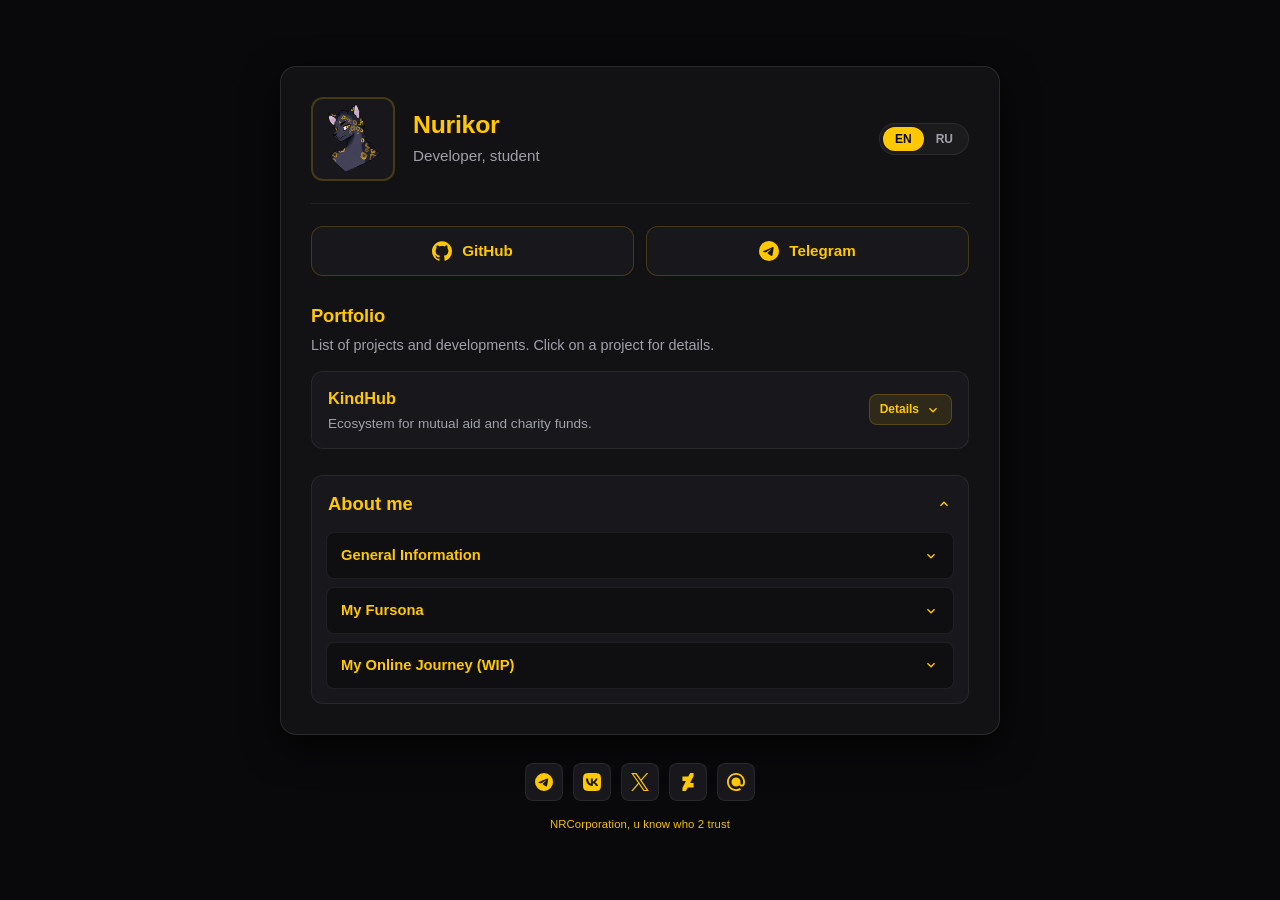
==== commit 6488d51b: "One project has been removed from the portfolio, and the structure and information have been updated" ====
--- a/index.html
+++ b/index.html
@@ -17,9 +17,8 @@
   <meta name="twitter:card" content="summary_large_image" />
   <link rel="canonical" href="https://nurikor.dev/" />
   <title>Nurikor — developer student</title>
-  <link rel="stylesheet" href="src/styles/main.css">
-  <link rel="icon" type="image/x-icon" href="public/favicon.ico">
-  <link rel="icon" type="image/png" sizes="32x32" href="public/img/NFWS.png">
+  <link rel="stylesheet" href="src/styles/main.css?v=1.1">
+  <link rel="icon" href="/favicon.ico" sizes="any">
   <link rel="apple-touch-icon" sizes="180x180" href="public/img/NFWS.png">
 </head>
 <body>
@@ -54,9 +53,9 @@
             </a>
           </li>
           <li>
-            <a class="big-link" id="link-telegram" href="https://t.me/NeirAir" target="_blank" rel="noopener noreferrer">
+            <a class="big-link" id="link-telegram" href="https://t.me/Nurikor_Rondaev" target="_blank" rel="noopener noreferrer">
               <img class="icon" src="public/img/telegram.svg" alt="" aria-hidden="true" width="20" height="20">
-              <span>Telegram Channel</span>
+              <span>Telegram</span>
             </a>
           </li>
         </ul>
@@ -83,11 +82,11 @@
       <h2 id="footer-heading" class="visually-hidden" data-i18n="aria_contacts">Contacts and social media</h2>
       <nav class="social-nav" data-i18n-aria="aria_social_nav" aria-label="Social media links">
         <ul id="social-links-list">
-          <li><a href="https://t.me/Nurikor_Rondaev" target="_blank" rel="noopener noreferrer" aria-label="Telegram"><img src="public/img/telegram.svg" alt="" class="footer-icon" aria-hidden="true" width="18" height="18"></a></li>
+          <li><a href="https://t.me/NeirAir" target="_blank" rel="noopener noreferrer" aria-label="Telegram"><img src="public/img/telegram.svg" alt="" class="footer-icon" aria-hidden="true" width="18" height="18"></a></li>
           <li><a href="https://vk.com/Nurikor_Rondaev" target="_blank" rel="noopener noreferrer" aria-label="VK"><img src="public/img/vk.svg" alt="" class="footer-icon" aria-hidden="true" width="18" height="18"></a></li>
           <li><a href="https://x.com/Nurikor_Rondaev" target="_blank" rel="noopener noreferrer" aria-label="X (Twitter)"><img src="public/img/x.svg" alt="" class="footer-icon" aria-hidden="true" width="18" height="18"></a></li>
           <li><a href="https://www.deviantart.com/Nurikor" target="_blank" rel="noopener noreferrer" aria-label="DeviantArt"><img src="public/img/deviantart.svg" alt="" class="footer-icon" aria-hidden="true" width="18" height="18"></a></li>
-          <li><a href="mailto:c4726069@gmail.com" aria-label="Email"><img src="public/img/mail.svg" alt="" class="footer-icon" aria-hidden="true" width="18" height="18"></a></li>
+          <li><a href="mailto:mail@nurikor.dev" aria-label="Email"><img src="public/img/mail.svg" alt="" class="footer-icon" aria-hidden="true" width="18" height="18"></a></li>
         </ul>
       </nav>
       <small data-i18n="footer_note">NRCorporation, u know who 2 trust</small>
